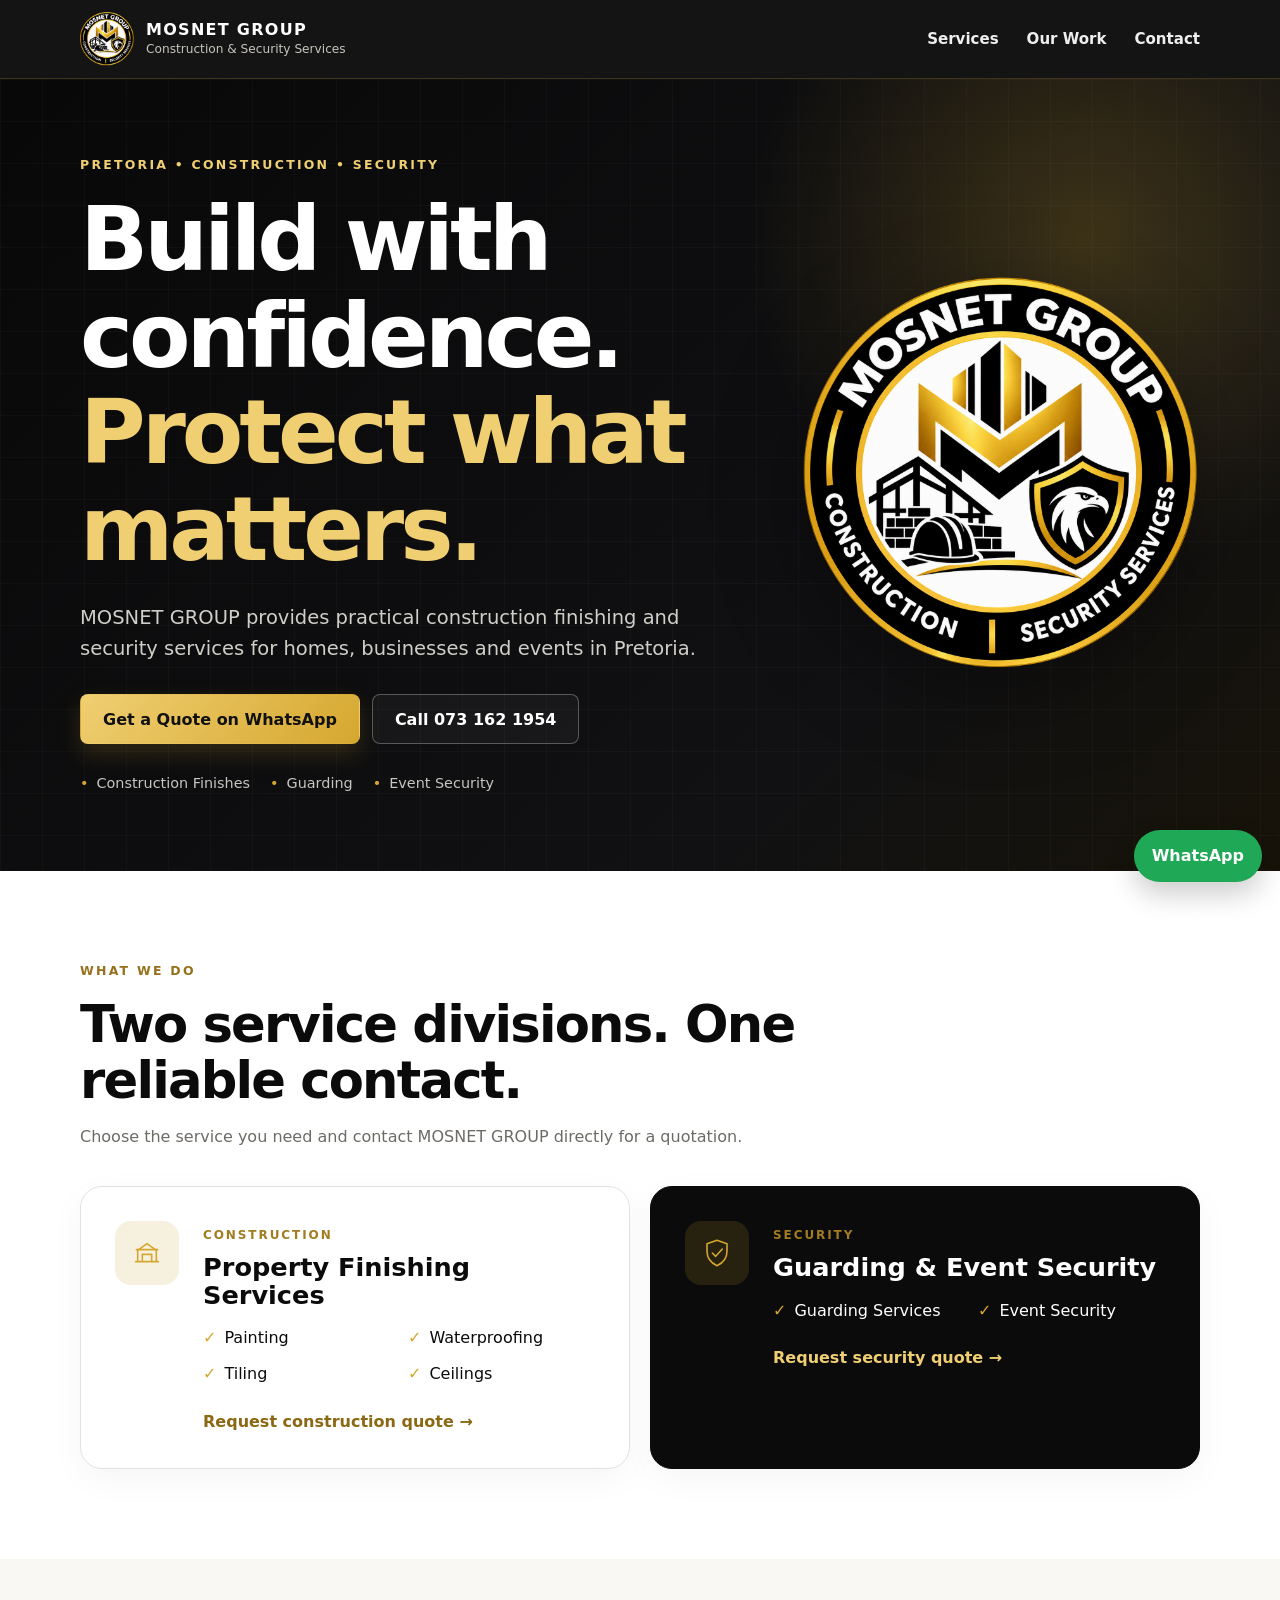
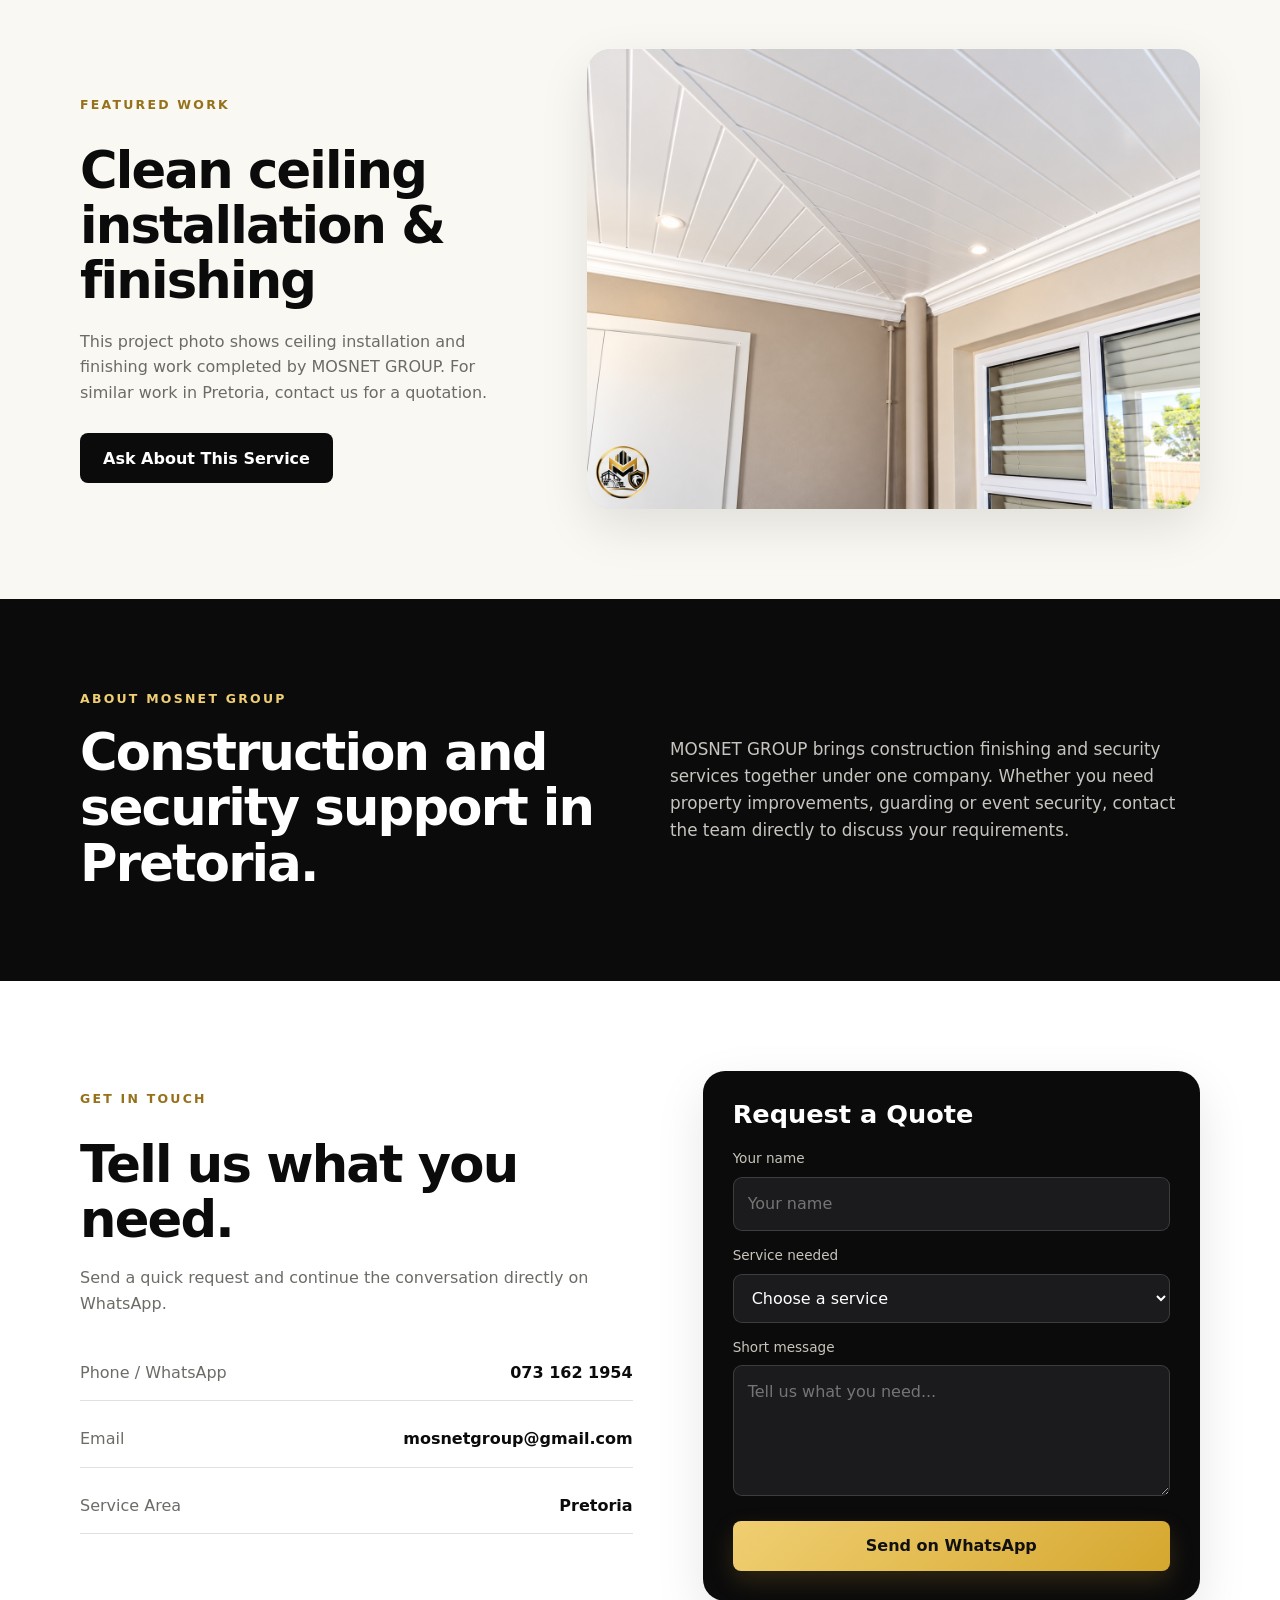
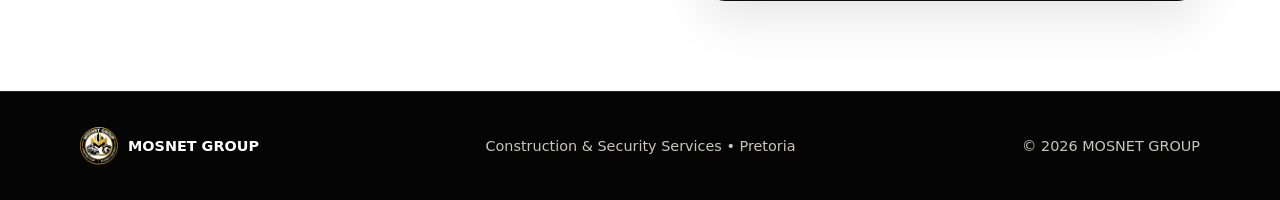
==== index.html @ 8eeec297 "Add files via upload" ====
<!DOCTYPE html>
<html lang="en">
<head>
  <meta charset="UTF-8" />
  <meta name="viewport" content="width=device-width, initial-scale=1.0" />
  <meta name="description" content="MOSNET GROUP provides painting, waterproofing, tiling, ceilings, guarding and event security services in Pretoria." />
  <meta name="theme-color" content="#0a0a0a" />
  <title>MOSNET GROUP | Construction & Security Services Pretoria</title>
  <link rel="stylesheet" href="styles.css" />
</head>
<body>
  <header class="site-header">
    <div class="container nav-wrap">
      <a class="brand" href="#home" aria-label="MOSNET GROUP home">
        <img src="assets/mosnet-logo.png" alt="MOSNET GROUP logo" />
        <div>
          <strong>MOSNET GROUP</strong>
          <span>Construction & Security Services</span>
        </div>
      </a>

      <button class="nav-toggle" aria-label="Open menu" aria-expanded="false">☰</button>
      <nav class="nav" aria-label="Main navigation">
        <a href="#services">Services</a>
        <a href="#work">Our Work</a>
        <a href="#contact">Contact</a>
      </nav>
    </div>
  </header>

  <main>
    <section class="hero" id="home">
      <div class="container hero-grid">
        <div class="hero-copy">
          <p class="eyebrow">PRETORIA • CONSTRUCTION • SECURITY</p>
          <h1>Build with confidence.<br><span>Protect what matters.</span></h1>
          <p class="hero-text">MOSNET GROUP provides practical construction finishing and security services for homes, businesses and events in Pretoria.</p>
          <div class="hero-actions">
            <a class="btn btn-gold" href="https://wa.me/27731621954?text=Hi%20MOSNET%20GROUP%2C%20I%20would%20like%20a%20quote." target="_blank" rel="noopener">Get a Quote on WhatsApp</a>
            <a class="btn btn-ghost" href="tel:+27731621954">Call 073 162 1954</a>
          </div>
          <div class="quick-trust" aria-label="Service highlights">
            <span>Construction Finishes</span>
            <span>Guarding</span>
            <span>Event Security</span>
          </div>
        </div>

        <div class="hero-mark" aria-hidden="true">
          <img src="assets/mosnet-logo.png" alt="" />
        </div>
      </div>
    </section>

    <section class="section" id="services">
      <div class="container">
        <div class="section-heading">
          <p class="eyebrow dark">WHAT WE DO</p>
          <h2>Two service divisions. One reliable contact.</h2>
          <p>Choose the service you need and contact MOSNET GROUP directly for a quotation.</p>
        </div>

        <div class="service-grid">
          <article class="service-card">
            <div class="service-icon" aria-hidden="true">
              <svg viewBox="0 0 48 48"><path d="M7 37h34M10 37V20l14-10 14 10v17M17 37V26h14v11"/><path d="M8 19h32"/></svg>
            </div>
            <div>
              <span class="service-kicker">CONSTRUCTION</span>
              <h3>Property Finishing Services</h3>
              <ul>
                <li>Painting</li>
                <li>Waterproofing</li>
                <li>Tiling</li>
                <li>Ceilings</li>
              </ul>
              <a class="text-link" href="https://wa.me/27731621954?text=Hi%20MOSNET%20GROUP%2C%20I%20need%20a%20construction%20quote." target="_blank" rel="noopener">Request construction quote →</a>
            </div>
          </article>

          <article class="service-card dark-card">
            <div class="service-icon" aria-hidden="true">
              <svg viewBox="0 0 48 48"><path d="M24 5 39 10v11c0 10-6 18-15 22C15 39 9 31 9 21V10L24 5Z"/><path d="m17 24 5 5 10-11"/></svg>
            </div>
            <div>
              <span class="service-kicker">SECURITY</span>
              <h3>Guarding & Event Security</h3>
              <ul>
                <li>Guarding Services</li>
                <li>Event Security</li>
              </ul>
              <a class="text-link" href="https://wa.me/27731621954?text=Hi%20MOSNET%20GROUP%2C%20I%20need%20a%20security%20quote." target="_blank" rel="noopener">Request security quote →</a>
            </div>
          </article>
        </div>
      </div>
    </section>

    <section class="section project-section" id="work">
      <div class="container project-grid">
        <div class="project-copy">
          <p class="eyebrow dark">FEATURED WORK</p>
          <h2>Clean ceiling installation & finishing</h2>
          <p>This project photo shows ceiling installation and finishing work completed by MOSNET GROUP. For similar work in Pretoria, contact us for a quotation.</p>
          <a class="btn btn-dark" href="https://wa.me/27731621954?text=Hi%20MOSNET%20GROUP%2C%20I%20saw%20your%20ceiling%20work%20and%20would%20like%20a%20quote." target="_blank" rel="noopener">Ask About This Service</a>
        </div>
        <figure class="project-image">
          <img src="assets/ceiling-project.jpg" alt="MOSNET GROUP ceiling installation project in progress" loading="lazy" />
        </figure>
      </div>
    </section>

    <section class="section about-strip">
      <div class="container about-grid">
        <div>
          <p class="eyebrow">ABOUT MOSNET GROUP</p>
          <h2>Construction and security support in Pretoria.</h2>
        </div>
        <p>MOSNET GROUP brings construction finishing and security services together under one company. Whether you need property improvements, guarding or event security, contact the team directly to discuss your requirements.</p>
      </div>
    </section>

    <section class="section contact-section" id="contact">
      <div class="container contact-grid">
        <div class="contact-copy">
          <p class="eyebrow dark">GET IN TOUCH</p>
          <h2>Tell us what you need.</h2>
          <p>Send a quick request and continue the conversation directly on WhatsApp.</p>

          <div class="contact-list">
            <a href="tel:+27731621954"><span>Phone / WhatsApp</span><strong>073 162 1954</strong></a>
            <a href="mailto:mosnetgroup@gmail.com"><span>Email</span><strong>mosnetgroup@gmail.com</strong></a>
            <div><span>Service Area</span><strong>Pretoria</strong></div>
          </div>
        </div>

        <form class="quote-card" id="quoteForm">
          <h3>Request a Quote</h3>
          <label for="name">Your name</label>
          <input id="name" name="name" type="text" placeholder="Your name" required />

          <label for="service">Service needed</label>
          <select id="service" name="service" required>
            <option value="">Choose a service</option>
            <option>Painting</option>
            <option>Waterproofing</option>
            <option>Tiling</option>
            <option>Ceilings</option>
            <option>Guarding</option>
            <option>Event Security</option>
          </select>

          <label for="message">Short message</label>
          <textarea id="message" name="message" rows="4" placeholder="Tell us what you need..."></textarea>

          <button class="btn btn-gold full" type="submit">Send on WhatsApp</button>
        </form>
      </div>
    </section>
  </main>

  <a class="floating-wa" href="https://wa.me/27731621954?text=Hi%20MOSNET%20GROUP%2C%20I%20would%20like%20a%20quote." target="_blank" rel="noopener" aria-label="Chat with MOSNET GROUP on WhatsApp">WhatsApp</a>

  <footer>
    <div class="container footer-wrap">
      <div class="footer-brand">
        <img src="assets/mosnet-logo.png" alt="MOSNET GROUP" />
        <span>MOSNET GROUP</span>
      </div>
      <p>Construction & Security Services • Pretoria</p>
      <p>© <span id="year"></span> MOSNET GROUP</p>
    </div>
  </footer>

  <script src="script.js"></script>
</body>
</html>
---- styles.css ----
:root {
  --black: #0b0b0c;
  --black-2: #141416;
  --gold: #d5a72f;
  --gold-2: #f0cf72;
  --cream: #faf8f2;
  --white: #ffffff;
  --muted: #6d6b66;
  --line: rgba(11,11,12,.12);
  --shadow: 0 18px 50px rgba(0,0,0,.10);
}

* { box-sizing: border-box; }
html { scroll-behavior: smooth; }
body {
  margin: 0;
  font-family: Inter, ui-sans-serif, system-ui, -apple-system, BlinkMacSystemFont, "Segoe UI", sans-serif;
  color: var(--black);
  background: var(--white);
  line-height: 1.6;
}
img { max-width: 100%; display: block; }
a { color: inherit; text-decoration: none; }
button, input, select, textarea { font: inherit; }
.container { width: min(1120px, calc(100% - 40px)); margin: 0 auto; }

.site-header {
  position: sticky;
  top: 0;
  z-index: 30;
  background: rgba(11,11,12,.96);
  backdrop-filter: blur(14px);
  border-bottom: 1px solid rgba(213,167,47,.22);
}
.nav-wrap { min-height: 78px; display: flex; align-items: center; justify-content: space-between; gap: 24px; }
.brand { display: flex; align-items: center; gap: 12px; color: white; min-width: 0; }
.brand img { width: 54px; height: 54px; object-fit: contain; }
.brand div { display: grid; line-height: 1.15; }
.brand strong { font-size: 1rem; letter-spacing: .08em; }
.brand span { color: #c8c5bd; font-size: .76rem; margin-top: 4px; }
.nav { display: flex; gap: 28px; align-items: center; }
.nav a { color: #eee; font-size: .94rem; font-weight: 700; }
.nav a:hover { color: var(--gold-2); }
.nav-toggle { display: none; background: transparent; border: 0; color: white; font-size: 1.6rem; }

.hero {
  background:
    radial-gradient(circle at 85% 20%, rgba(213,167,47,.23), transparent 27%),
    linear-gradient(135deg, #080809 0%, #111113 72%, #171309 100%);
  color: white;
  overflow: hidden;
  position: relative;
}
.hero::after {
  content: "";
  position: absolute;
  inset: 0;
  background-image: linear-gradient(rgba(255,255,255,.025) 1px, transparent 1px), linear-gradient(90deg, rgba(255,255,255,.025) 1px, transparent 1px);
  background-size: 42px 42px;
  pointer-events: none;
}
.hero-grid { position: relative; z-index: 1; min-height: 690px; display: grid; grid-template-columns: 1.25fr .75fr; align-items: center; gap: 60px; padding: 76px 0; }
.eyebrow { color: var(--gold-2); letter-spacing: .18em; font-weight: 800; font-size: .78rem; margin: 0 0 16px; }
.eyebrow.dark { color: #96711b; }
h1, h2, h3 { margin: 0; line-height: 1.08; }
h1 { font-size: clamp(3rem, 7vw, 6rem); max-width: 820px; letter-spacing: -.045em; }
h1 span { color: var(--gold-2); }
.hero-text { color: #d0cec8; max-width: 690px; font-size: clamp(1rem, 2vw, 1.22rem); margin: 24px 0 30px; }
.hero-actions { display: flex; flex-wrap: wrap; gap: 12px; }
.btn { display: inline-flex; align-items: center; justify-content: center; min-height: 50px; padding: 0 22px; border-radius: 8px; font-weight: 800; border: 1px solid transparent; cursor: pointer; transition: .2s ease; }
.btn:hover { transform: translateY(-2px); }
.btn-gold { background: linear-gradient(135deg, var(--gold-2), var(--gold)); color: #111; box-shadow: 0 10px 25px rgba(213,167,47,.18); }
.btn-ghost { color: white; border-color: rgba(255,255,255,.28); background: rgba(255,255,255,.04); }
.btn-dark { background: var(--black); color: white; }
.btn.full { width: 100%; border: 0; }
.quick-trust { display: flex; flex-wrap: wrap; gap: 20px; margin-top: 28px; color: #c7c5bf; font-size: .9rem; }
.quick-trust span::before { content: "•"; color: var(--gold); margin-right: 8px; }
.hero-mark { display: grid; place-items: center; }
.hero-mark img { width: min(410px, 100%); filter: drop-shadow(0 25px 45px rgba(0,0,0,.35)); }

.section { padding: 90px 0; }
.section-heading { max-width: 720px; margin-bottom: 36px; }
.section-heading h2, .project-copy h2, .contact-copy h2, .about-grid h2 { font-size: clamp(2rem, 4vw, 3.4rem); letter-spacing: -.035em; }
.section-heading p, .project-copy p, .contact-copy p, .about-grid > p { color: var(--muted); }

.service-grid { display: grid; grid-template-columns: 1fr 1fr; gap: 20px; }
.service-card { border: 1px solid var(--line); border-radius: 22px; padding: 34px; display: grid; grid-template-columns: 64px 1fr; gap: 24px; box-shadow: 0 10px 35px rgba(0,0,0,.04); }
.service-card.dark-card { background: var(--black); color: white; border-color: var(--black); }
.service-icon { width: 64px; height: 64px; display: grid; place-items: center; border-radius: 16px; background: #f6f0df; }
.dark-card .service-icon { background: rgba(213,167,47,.14); }
.service-icon svg { width: 32px; height: 32px; fill: none; stroke: var(--gold); stroke-width: 2.4; stroke-linecap: round; stroke-linejoin: round; }
.service-kicker { color: #a17c20; font-size: .75rem; font-weight: 900; letter-spacing: .16em; }
.service-card h3 { font-size: 1.6rem; margin: 8px 0 16px; }
.service-card ul { list-style: none; padding: 0; margin: 0 0 22px; display: grid; grid-template-columns: 1fr 1fr; gap: 10px 18px; }
.service-card li::before { content: "✓"; color: var(--gold); margin-right: 8px; font-weight: 900; }
.text-link { font-weight: 900; color: #8b6813; }
.dark-card .text-link { color: var(--gold-2); }

.project-section { background: var(--cream); }
.project-grid { display: grid; grid-template-columns: .85fr 1.15fr; align-items: center; gap: 54px; }
.project-copy p { margin: 20px 0 28px; }
.project-image { margin: 0; border-radius: 24px; overflow: hidden; box-shadow: var(--shadow); background: #ddd; aspect-ratio: 4/3; }
.project-image img { width: 100%; height: 100%; object-fit: cover; }

.about-strip { background: var(--black); color: white; }
.about-grid { display: grid; grid-template-columns: 1fr 1fr; align-items: center; gap: 60px; }
.about-grid > p { color: #c8c5bf; font-size: 1.05rem; }

.contact-section { background: #fff; }
.contact-grid { display: grid; grid-template-columns: 1fr .9fr; gap: 70px; align-items: start; }
.contact-copy > p { margin: 18px 0 28px; }
.contact-list { display: grid; gap: 10px; }
.contact-list a, .contact-list > div { display: flex; justify-content: space-between; gap: 24px; padding: 15px 0; border-bottom: 1px solid var(--line); }
.contact-list span { color: var(--muted); }
.contact-list strong { text-align: right; }
.quote-card { background: var(--black); color: white; border-radius: 22px; padding: 30px; box-shadow: var(--shadow); }
.quote-card h3 { font-size: 1.6rem; margin-bottom: 20px; }
.quote-card label { display: block; font-size: .85rem; color: #c9c5bb; margin: 14px 0 7px; }
.quote-card input, .quote-card select, .quote-card textarea { width: 100%; border: 1px solid rgba(255,255,255,.15); background: #1b1b1d; color: white; border-radius: 9px; padding: 13px 14px; outline: none; }
.quote-card input:focus, .quote-card select:focus, .quote-card textarea:focus { border-color: var(--gold); }
.quote-card textarea { resize: vertical; min-height: 100px; }
.quote-card .btn { margin-top: 18px; }

.floating-wa { position: fixed; right: 18px; bottom: 18px; z-index: 40; background: #1fa855; color: white; font-weight: 900; padding: 13px 18px; border-radius: 999px; box-shadow: 0 12px 28px rgba(0,0,0,.2); }
footer { background: #050506; color: #c9c6bf; padding: 28px 0; border-top: 1px solid rgba(213,167,47,.2); }
.footer-wrap { display: flex; align-items: center; justify-content: space-between; gap: 20px; font-size: .9rem; }
.footer-brand { display: flex; align-items: center; gap: 10px; color: white; font-weight: 900; }
.footer-brand img { width: 38px; height: 38px; object-fit: contain; }

@media (max-width: 860px) {
  .nav-toggle { display: block; }
  .nav { display: none; position: absolute; top: 78px; right: 20px; left: 20px; background: #121214; padding: 18px; border-radius: 12px; box-shadow: var(--shadow); flex-direction: column; align-items: stretch; }
  .nav.open { display: flex; }
  .hero-grid, .project-grid, .about-grid, .contact-grid { grid-template-columns: 1fr; }
  .hero-grid { min-height: auto; padding: 64px 0; gap: 38px; }
  .hero-mark img { width: min(300px, 74vw); }
  .service-grid { grid-template-columns: 1fr; }
  .about-grid { gap: 24px; }
}

@media (max-width: 620px) {
  .container { width: min(100% - 28px, 1120px); }
  .brand span { display: none; }
  .brand img { width: 48px; height: 48px; }
  .nav-wrap { min-height: 70px; }
  .nav { top: 70px; }
  .hero-grid { padding: 54px 0; }
  h1 { font-size: clamp(2.65rem, 14vw, 4.2rem); }
  .hero-actions { flex-direction: column; align-items: stretch; }
  .btn { width: 100%; }
  .section { padding: 68px 0; }
  .service-card { grid-template-columns: 1fr; padding: 26px; }
  .service-card ul { grid-template-columns: 1fr; }
  .project-grid, .contact-grid { gap: 34px; }
  .contact-list a, .contact-list > div { flex-direction: column; gap: 3px; }
  .contact-list strong { text-align: left; }
  .footer-wrap { flex-direction: column; align-items: flex-start; }
  .floating-wa { left: 14px; right: 14px; bottom: 14px; text-align: center; }
}
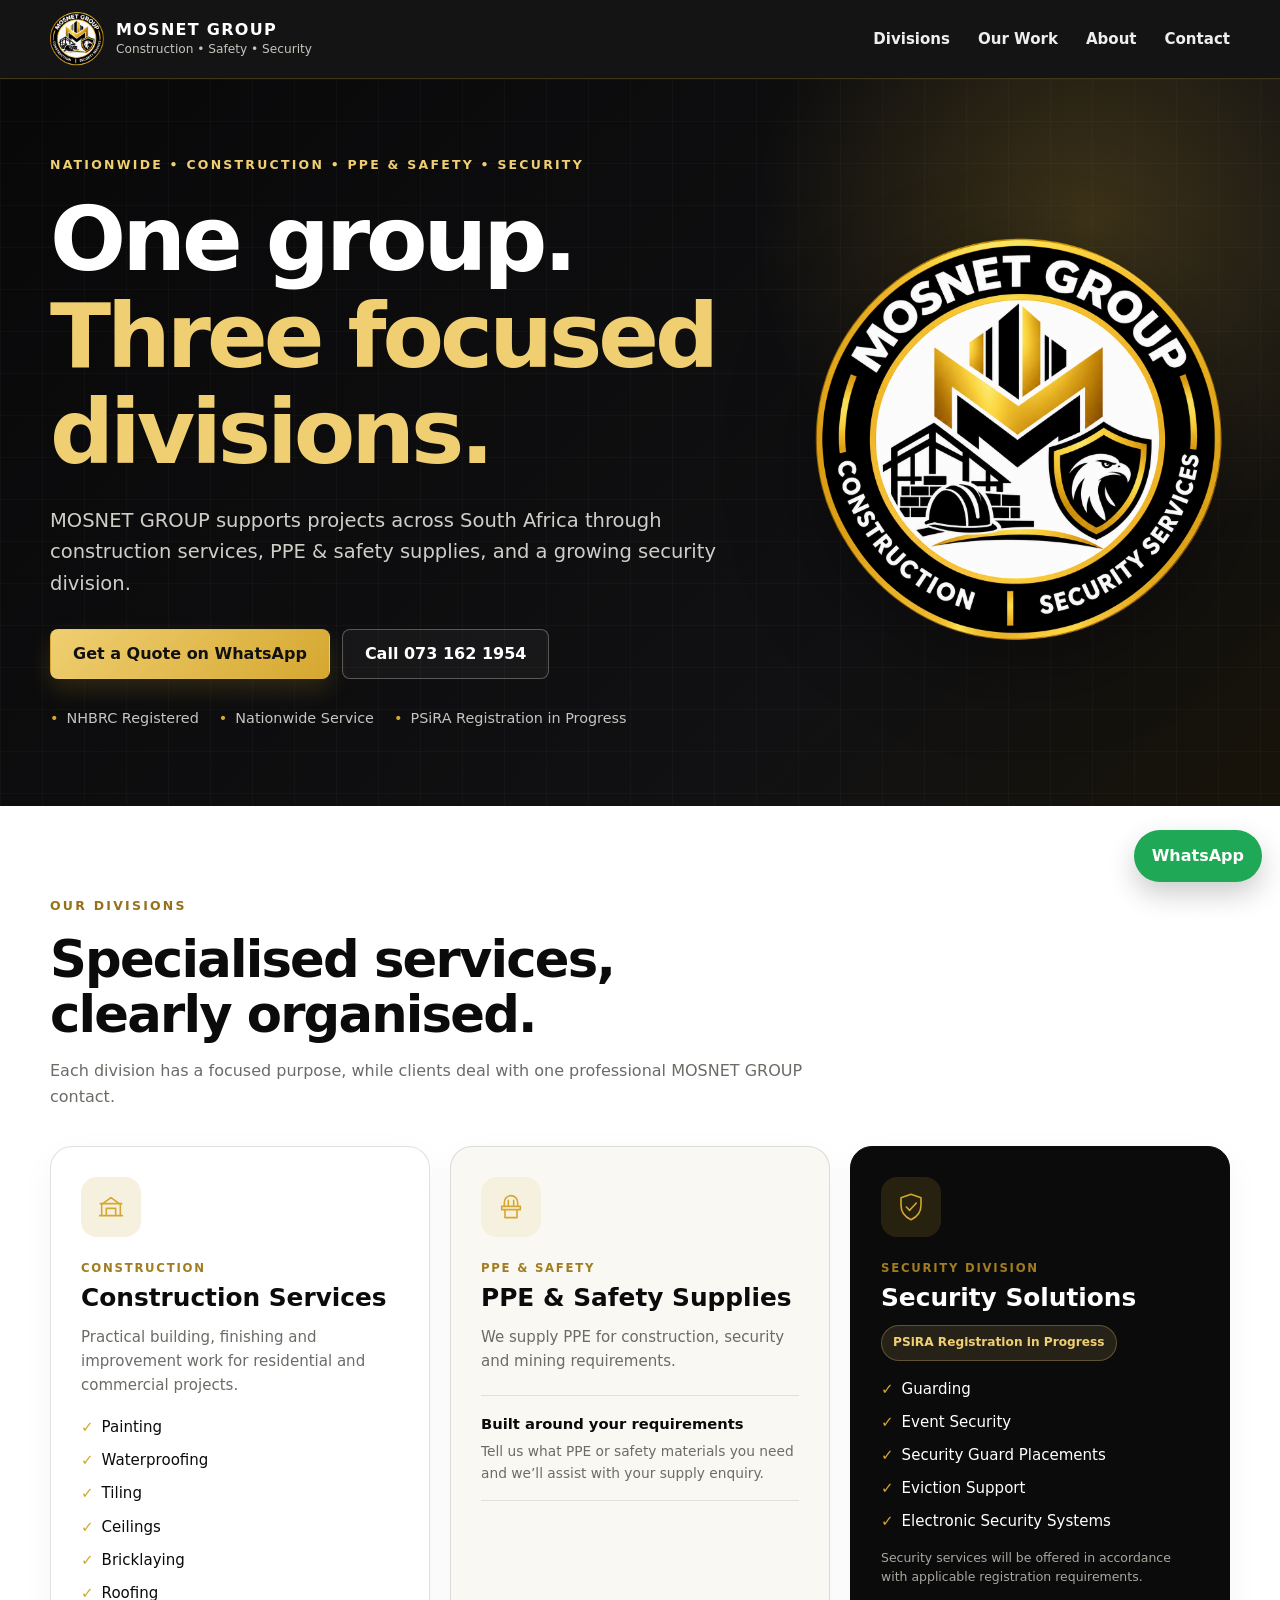
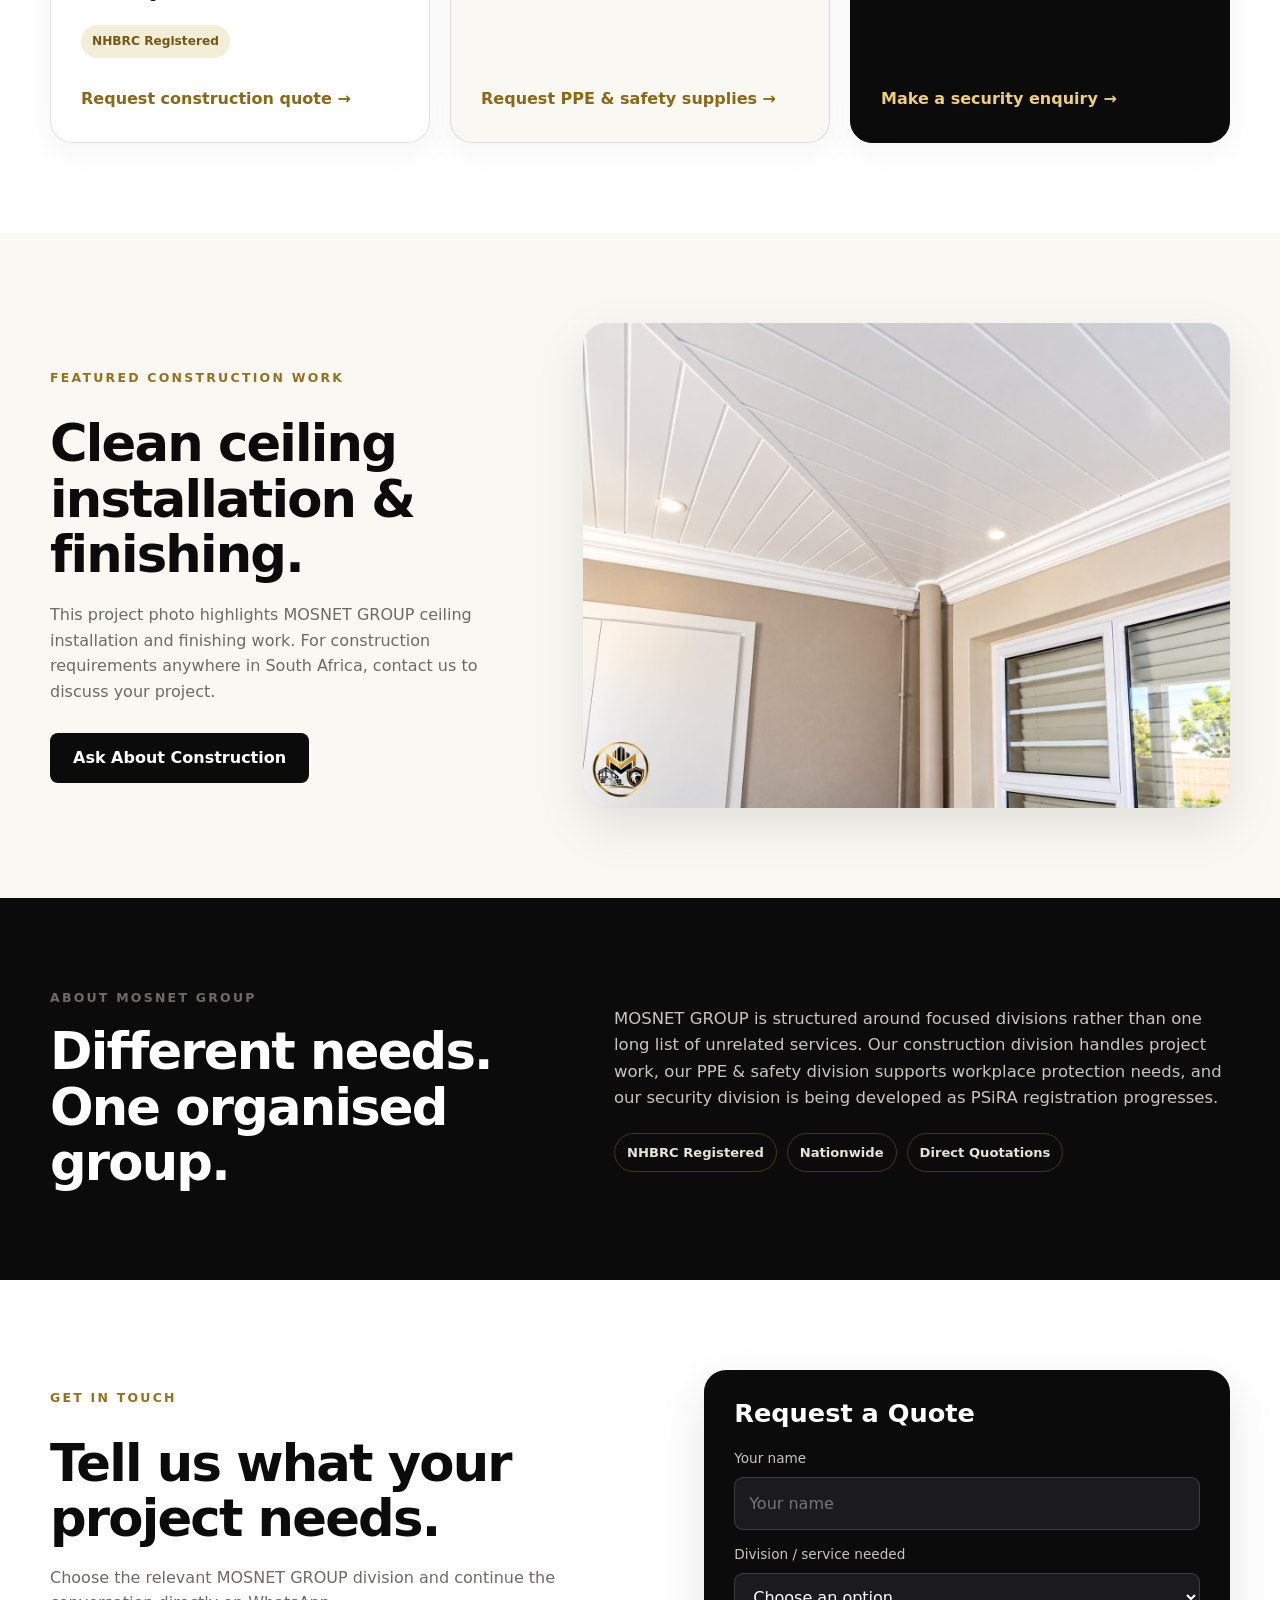
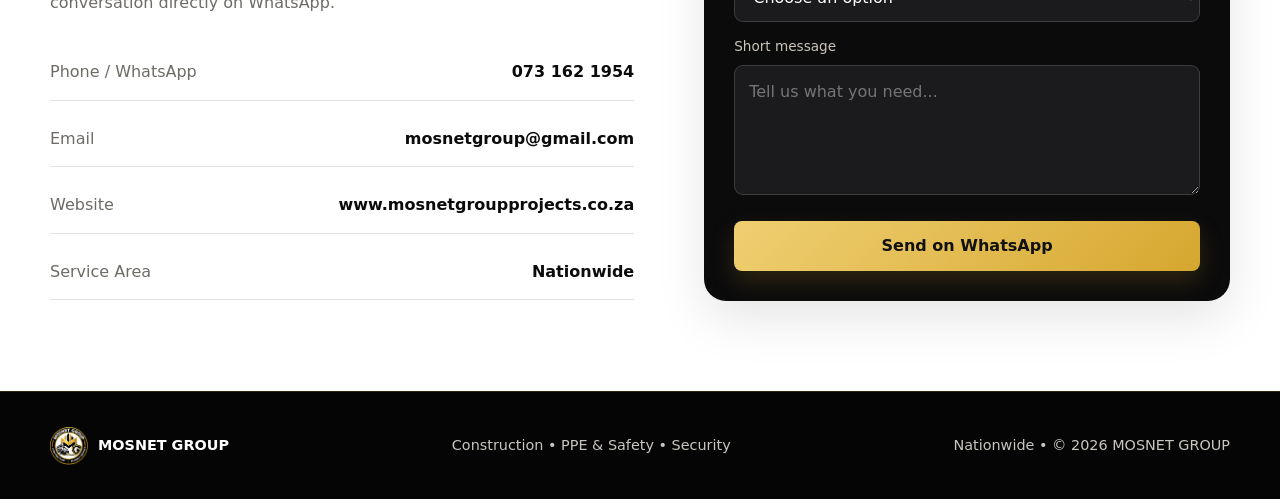
==== commit 77cb1f07: "Add files via upload" ====
--- a/index.html
+++ b/index.html
@@ -3,10 +3,23 @@
 <head>
   <meta charset="UTF-8" />
   <meta name="viewport" content="width=device-width, initial-scale=1.0" />
-  <meta name="description" content="MOSNET GROUP provides painting, waterproofing, tiling, ceilings, guarding and event security services in Pretoria." />
+  <meta name="description" content="MOSNET GROUP provides construction services and PPE & safety supplies nationwide in South Africa, with a security division currently completing PSiRA registration." />
   <meta name="theme-color" content="#0a0a0a" />
-  <title>MOSNET GROUP | Construction & Security Services Pretoria</title>
+  <meta name="robots" content="index, follow" />
+  <title>MOSNET GROUP | Construction, PPE & Safety Supplies</title>
   <link rel="stylesheet" href="styles.css" />
+  <script type="application/ld+json">
+  {
+    "@context": "https://schema.org",
+    "@type": "Organization",
+    "name": "MOSNET GROUP",
+    "url": "https://www.mosnetgroupprojects.co.za/",
+    "email": "mosnetgroup@gmail.com",
+    "telephone": "+27 73 162 1954",
+    "areaServed": "South Africa",
+    "description": "MOSNET GROUP provides construction services and PPE and safety supplies nationwide in South Africa."
+  }
+  </script>
 </head>
 <body>
   <header class="site-header">
@@ -15,14 +28,15 @@
         <img src="assets/mosnet-logo.png" alt="MOSNET GROUP logo" />
         <div>
           <strong>MOSNET GROUP</strong>
-          <span>Construction & Security Services</span>
+          <span>Construction • Safety • Security</span>
         </div>
       </a>
 
       <button class="nav-toggle" aria-label="Open menu" aria-expanded="false">☰</button>
       <nav class="nav" aria-label="Main navigation">
-        <a href="#services">Services</a>
+        <a href="#services">Divisions</a>
         <a href="#work">Our Work</a>
+        <a href="#about">About</a>
         <a href="#contact">Contact</a>
       </nav>
     </div>
@@ -32,17 +46,17 @@
     <section class="hero" id="home">
       <div class="container hero-grid">
         <div class="hero-copy">
-          <p class="eyebrow">PRETORIA • CONSTRUCTION • SECURITY</p>
-          <h1>Build with confidence.<br><span>Protect what matters.</span></h1>
-          <p class="hero-text">MOSNET GROUP provides practical construction finishing and security services for homes, businesses and events in Pretoria.</p>
+          <p class="eyebrow">NATIONWIDE • CONSTRUCTION • PPE & SAFETY • SECURITY</p>
+          <h1>One group.<br><span>Three focused divisions.</span></h1>
+          <p class="hero-text">MOSNET GROUP supports projects across South Africa through construction services, PPE & safety supplies, and a growing security division.</p>
           <div class="hero-actions">
             <a class="btn btn-gold" href="https://wa.me/27731621954?text=Hi%20MOSNET%20GROUP%2C%20I%20would%20like%20a%20quote." target="_blank" rel="noopener">Get a Quote on WhatsApp</a>
             <a class="btn btn-ghost" href="tel:+27731621954">Call 073 162 1954</a>
           </div>
-          <div class="quick-trust" aria-label="Service highlights">
-            <span>Construction Finishes</span>
-            <span>Guarding</span>
-            <span>Event Security</span>
+          <div class="quick-trust" aria-label="Business highlights">
+            <span>NHBRC Registered</span>
+            <span>Nationwide Service</span>
+            <span>PSiRA Registration in Progress</span>
           </div>
         </div>
 
@@ -55,26 +69,46 @@
     <section class="section" id="services">
       <div class="container">
         <div class="section-heading">
-          <p class="eyebrow dark">WHAT WE DO</p>
-          <h2>Two service divisions. One reliable contact.</h2>
-          <p>Choose the service you need and contact MOSNET GROUP directly for a quotation.</p>
-        </div>
-
-        <div class="service-grid">
+          <p class="eyebrow dark">OUR DIVISIONS</p>
+          <h2>Specialised services, clearly organised.</h2>
+          <p>Each division has a focused purpose, while clients deal with one professional MOSNET GROUP contact.</p>
+        </div>
+
+        <div class="service-grid three-columns">
           <article class="service-card">
             <div class="service-icon" aria-hidden="true">
               <svg viewBox="0 0 48 48"><path d="M7 37h34M10 37V20l14-10 14 10v17M17 37V26h14v11"/><path d="M8 19h32"/></svg>
             </div>
             <div>
               <span class="service-kicker">CONSTRUCTION</span>
-              <h3>Property Finishing Services</h3>
+              <h3>Construction Services</h3>
+              <p class="service-summary">Practical building, finishing and improvement work for residential and commercial projects.</p>
               <ul>
                 <li>Painting</li>
                 <li>Waterproofing</li>
                 <li>Tiling</li>
                 <li>Ceilings</li>
+                <li>Bricklaying</li>
+                <li>Roofing</li>
               </ul>
+              <div class="status-line">NHBRC Registered</div>
               <a class="text-link" href="https://wa.me/27731621954?text=Hi%20MOSNET%20GROUP%2C%20I%20need%20a%20construction%20quote." target="_blank" rel="noopener">Request construction quote →</a>
+            </div>
+          </article>
+
+          <article class="service-card safety-card">
+            <div class="service-icon" aria-hidden="true">
+              <svg viewBox="0 0 48 48"><path d="M14 22v-5a10 10 0 0 1 20 0v5"/><path d="M10 23h28v5H10zM15 28v12h18V28"/><path d="M20 14v8M28 14v8"/></svg>
+            </div>
+            <div>
+              <span class="service-kicker">PPE & SAFETY</span>
+              <h3>PPE & Safety Supplies</h3>
+              <p class="service-summary">We supply PPE for construction, security and mining requirements.</p>
+              <div class="supply-note">
+                <strong>Built around your requirements</strong>
+                <span>Tell us what PPE or safety materials you need and we’ll assist with your supply enquiry.</span>
+              </div>
+              <a class="text-link" href="https://wa.me/27731621954?text=Hi%20MOSNET%20GROUP%2C%20I%20need%20PPE%20or%20safety%20supplies." target="_blank" rel="noopener">Request PPE & safety supplies →</a>
             </div>
           </article>
 
@@ -83,13 +117,18 @@
               <svg viewBox="0 0 48 48"><path d="M24 5 39 10v11c0 10-6 18-15 22C15 39 9 31 9 21V10L24 5Z"/><path d="m17 24 5 5 10-11"/></svg>
             </div>
             <div>
-              <span class="service-kicker">SECURITY</span>
-              <h3>Guarding & Event Security</h3>
+              <span class="service-kicker">SECURITY DIVISION</span>
+              <h3>Security Solutions</h3>
+              <div class="registration-badge">PSiRA Registration in Progress</div>
               <ul>
-                <li>Guarding Services</li>
+                <li>Guarding</li>
                 <li>Event Security</li>
+                <li>Security Guard Placements</li>
+                <li>Eviction Support</li>
+                <li>Electronic Security Systems</li>
               </ul>
-              <a class="text-link" href="https://wa.me/27731621954?text=Hi%20MOSNET%20GROUP%2C%20I%20need%20a%20security%20quote." target="_blank" rel="noopener">Request security quote →</a>
+              <p class="compliance-note">Security services will be offered in accordance with applicable registration requirements.</p>
+              <a class="text-link" href="https://wa.me/27731621954?text=Hi%20MOSNET%20GROUP%2C%20I%20have%20a%20security%20services%20enquiry." target="_blank" rel="noopener">Make a security enquiry →</a>
             </div>
           </article>
         </div>
@@ -99,10 +138,10 @@
     <section class="section project-section" id="work">
       <div class="container project-grid">
         <div class="project-copy">
-          <p class="eyebrow dark">FEATURED WORK</p>
-          <h2>Clean ceiling installation & finishing</h2>
-          <p>This project photo shows ceiling installation and finishing work completed by MOSNET GROUP. For similar work in Pretoria, contact us for a quotation.</p>
-          <a class="btn btn-dark" href="https://wa.me/27731621954?text=Hi%20MOSNET%20GROUP%2C%20I%20saw%20your%20ceiling%20work%20and%20would%20like%20a%20quote." target="_blank" rel="noopener">Ask About This Service</a>
+          <p class="eyebrow dark">FEATURED CONSTRUCTION WORK</p>
+          <h2>Clean ceiling installation & finishing.</h2>
+          <p>This project photo highlights MOSNET GROUP ceiling installation and finishing work. For construction requirements anywhere in South Africa, contact us to discuss your project.</p>
+          <a class="btn btn-dark" href="https://wa.me/27731621954?text=Hi%20MOSNET%20GROUP%2C%20I%20saw%20your%20ceiling%20work%20and%20would%20like%20a%20quote." target="_blank" rel="noopener">Ask About Construction</a>
         </div>
         <figure class="project-image">
           <img src="assets/ceiling-project.jpg" alt="MOSNET GROUP ceiling installation project in progress" loading="lazy" />
@@ -110,13 +149,20 @@
       </div>
     </section>
 
-    <section class="section about-strip">
+    <section class="section about-strip" id="about">
       <div class="container about-grid">
         <div>
           <p class="eyebrow">ABOUT MOSNET GROUP</p>
-          <h2>Construction and security support in Pretoria.</h2>
-        </div>
-        <p>MOSNET GROUP brings construction finishing and security services together under one company. Whether you need property improvements, guarding or event security, contact the team directly to discuss your requirements.</p>
+          <h2>Different needs. One organised group.</h2>
+        </div>
+        <div class="about-copy">
+          <p>MOSNET GROUP is structured around focused divisions rather than one long list of unrelated services. Our construction division handles project work, our PPE & safety division supports workplace protection needs, and our security division is being developed as PSiRA registration progresses.</p>
+          <div class="about-highlights">
+            <span>NHBRC Registered</span>
+            <span>Nationwide</span>
+            <span>Direct Quotations</span>
+          </div>
+        </div>
       </div>
     </section>
 
@@ -124,13 +170,14 @@
       <div class="container contact-grid">
         <div class="contact-copy">
           <p class="eyebrow dark">GET IN TOUCH</p>
-          <h2>Tell us what you need.</h2>
-          <p>Send a quick request and continue the conversation directly on WhatsApp.</p>
+          <h2>Tell us what your project needs.</h2>
+          <p>Choose the relevant MOSNET GROUP division and continue the conversation directly on WhatsApp.</p>
 
           <div class="contact-list">
             <a href="tel:+27731621954"><span>Phone / WhatsApp</span><strong>073 162 1954</strong></a>
             <a href="mailto:mosnetgroup@gmail.com"><span>Email</span><strong>mosnetgroup@gmail.com</strong></a>
-            <div><span>Service Area</span><strong>Pretoria</strong></div>
+            <div><span>Website</span><strong>www.mosnetgroupprojects.co.za</strong></div>
+            <div><span>Service Area</span><strong>Nationwide</strong></div>
           </div>
         </div>
 
@@ -139,15 +186,27 @@
           <label for="name">Your name</label>
           <input id="name" name="name" type="text" placeholder="Your name" required />
 
-          <label for="service">Service needed</label>
+          <label for="service">Division / service needed</label>
           <select id="service" name="service" required>
-            <option value="">Choose a service</option>
-            <option>Painting</option>
-            <option>Waterproofing</option>
-            <option>Tiling</option>
-            <option>Ceilings</option>
-            <option>Guarding</option>
-            <option>Event Security</option>
+            <option value="">Choose an option</option>
+            <optgroup label="Construction">
+              <option>Painting</option>
+              <option>Waterproofing</option>
+              <option>Tiling</option>
+              <option>Ceilings</option>
+              <option>Bricklaying</option>
+              <option>Roofing</option>
+            </optgroup>
+            <optgroup label="PPE & Safety Supplies">
+              <option>PPE & Safety Supplies</option>
+            </optgroup>
+            <optgroup label="Security Enquiries">
+              <option>Guarding</option>
+              <option>Event Security</option>
+              <option>Security Guard Placements</option>
+              <option>Eviction Support</option>
+              <option>Electronic Security Systems</option>
+            </optgroup>
           </select>
 
           <label for="message">Short message</label>
@@ -167,8 +226,8 @@
         <img src="assets/mosnet-logo.png" alt="MOSNET GROUP" />
         <span>MOSNET GROUP</span>
       </div>
-      <p>Construction & Security Services • Pretoria</p>
-      <p>© <span id="year"></span> MOSNET GROUP</p>
+      <p>Construction • PPE & Safety • Security</p>
+      <p>Nationwide • © <span id="year"></span> MOSNET GROUP</p>
     </div>
   </footer>
 
--- a/styles.css
+++ b/styles.css
@@ -22,7 +22,7 @@
 img { max-width: 100%; display: block; }
 a { color: inherit; text-decoration: none; }
 button, input, select, textarea { font: inherit; }
-.container { width: min(1120px, calc(100% - 40px)); margin: 0 auto; }
+.container { width: min(1180px, calc(100% - 40px)); margin: 0 auto; }
 
 .site-header {
   position: sticky;
@@ -63,9 +63,9 @@
 .eyebrow { color: var(--gold-2); letter-spacing: .18em; font-weight: 800; font-size: .78rem; margin: 0 0 16px; }
 .eyebrow.dark { color: #96711b; }
 h1, h2, h3 { margin: 0; line-height: 1.08; }
-h1 { font-size: clamp(3rem, 7vw, 6rem); max-width: 820px; letter-spacing: -.045em; }
+h1 { font-size: clamp(3rem, 7vw, 5.7rem); max-width: 860px; letter-spacing: -.045em; }
 h1 span { color: var(--gold-2); }
-.hero-text { color: #d0cec8; max-width: 690px; font-size: clamp(1rem, 2vw, 1.22rem); margin: 24px 0 30px; }
+.hero-text { color: #d0cec8; max-width: 720px; font-size: clamp(1rem, 2vw, 1.22rem); margin: 24px 0 30px; }
 .hero-actions { display: flex; flex-wrap: wrap; gap: 12px; }
 .btn { display: inline-flex; align-items: center; justify-content: center; min-height: 50px; padding: 0 22px; border-radius: 8px; font-weight: 800; border: 1px solid transparent; cursor: pointer; transition: .2s ease; }
 .btn:hover { transform: translateY(-2px); }
@@ -79,22 +79,35 @@
 .hero-mark img { width: min(410px, 100%); filter: drop-shadow(0 25px 45px rgba(0,0,0,.35)); }
 
 .section { padding: 90px 0; }
-.section-heading { max-width: 720px; margin-bottom: 36px; }
+.section-heading { max-width: 760px; margin-bottom: 36px; }
 .section-heading h2, .project-copy h2, .contact-copy h2, .about-grid h2 { font-size: clamp(2rem, 4vw, 3.4rem); letter-spacing: -.035em; }
-.section-heading p, .project-copy p, .contact-copy p, .about-grid > p { color: var(--muted); }
+.section-heading p, .project-copy p, .contact-copy p, .about-grid p { color: var(--muted); }
 
-.service-grid { display: grid; grid-template-columns: 1fr 1fr; gap: 20px; }
-.service-card { border: 1px solid var(--line); border-radius: 22px; padding: 34px; display: grid; grid-template-columns: 64px 1fr; gap: 24px; box-shadow: 0 10px 35px rgba(0,0,0,.04); }
+.service-grid { display: grid; grid-template-columns: 1fr 1fr; gap: 20px; align-items: stretch; }
+.service-grid.three-columns { grid-template-columns: repeat(3, minmax(0, 1fr)); }
+.service-card { border: 1px solid var(--line); border-radius: 22px; padding: 30px; display: flex; flex-direction: column; gap: 22px; box-shadow: 0 10px 35px rgba(0,0,0,.04); background: white; }
+.service-card > div:last-child { display: flex; flex-direction: column; flex: 1; }
 .service-card.dark-card { background: var(--black); color: white; border-color: var(--black); }
-.service-icon { width: 64px; height: 64px; display: grid; place-items: center; border-radius: 16px; background: #f6f0df; }
+.service-card.safety-card { background: var(--cream); }
+.service-icon { width: 60px; height: 60px; flex: 0 0 auto; display: grid; place-items: center; border-radius: 16px; background: #f6f0df; }
 .dark-card .service-icon { background: rgba(213,167,47,.14); }
 .service-icon svg { width: 32px; height: 32px; fill: none; stroke: var(--gold); stroke-width: 2.4; stroke-linecap: round; stroke-linejoin: round; }
-.service-kicker { color: #a17c20; font-size: .75rem; font-weight: 900; letter-spacing: .16em; }
-.service-card h3 { font-size: 1.6rem; margin: 8px 0 16px; }
-.service-card ul { list-style: none; padding: 0; margin: 0 0 22px; display: grid; grid-template-columns: 1fr 1fr; gap: 10px 18px; }
+.service-kicker { color: #a17c20; font-size: .73rem; font-weight: 900; letter-spacing: .15em; }
+.service-card h3 { font-size: 1.55rem; margin: 8px 0 13px; }
+.service-summary { color: var(--muted); font-size: .94rem; margin: 0 0 18px; }
+.dark-card .service-summary { color: #c8c5bf; }
+.service-card ul { list-style: none; padding: 0; margin: 0 0 20px; display: grid; grid-template-columns: 1fr; gap: 9px; }
+.service-card li { font-size: .94rem; }
 .service-card li::before { content: "✓"; color: var(--gold); margin-right: 8px; font-weight: 900; }
-.text-link { font-weight: 900; color: #8b6813; }
+.text-link { font-weight: 900; color: #8b6813; margin-top: auto; padding-top: 12px; }
 .dark-card .text-link { color: var(--gold-2); }
+.status-line, .registration-badge { display: inline-flex; align-self: flex-start; border-radius: 999px; padding: 7px 11px; font-weight: 850; font-size: .76rem; margin: 0 0 16px; }
+.status-line { background: #f4edd7; color: #765814; }
+.registration-badge { background: rgba(240,207,114,.12); color: var(--gold-2); border: 1px solid rgba(240,207,114,.28); }
+.compliance-note { color: #aaa79f; font-size: .78rem; line-height: 1.5; margin: -4px 0 10px; }
+.supply-note { border-top: 1px solid rgba(11,11,12,.1); border-bottom: 1px solid rgba(11,11,12,.1); padding: 16px 0; margin: 4px 0 18px; display: grid; gap: 4px; }
+.supply-note strong { font-size: .92rem; }
+.supply-note span { font-size: .86rem; color: var(--muted); }
 
 .project-section { background: var(--cream); }
 .project-grid { display: grid; grid-template-columns: .85fr 1.15fr; align-items: center; gap: 54px; }
@@ -103,8 +116,10 @@
 .project-image img { width: 100%; height: 100%; object-fit: cover; }
 
 .about-strip { background: var(--black); color: white; }
-.about-grid { display: grid; grid-template-columns: 1fr 1fr; align-items: center; gap: 60px; }
-.about-grid > p { color: #c8c5bf; font-size: 1.05rem; }
+.about-grid { display: grid; grid-template-columns: .9fr 1.1fr; align-items: center; gap: 60px; }
+.about-copy > p { color: #c8c5bf; font-size: 1.03rem; margin: 0; }
+.about-highlights { display: flex; flex-wrap: wrap; gap: 10px; margin-top: 22px; }
+.about-highlights span { border: 1px solid rgba(213,167,47,.28); color: #e8e3d8; border-radius: 999px; padding: 8px 12px; font-size: .82rem; font-weight: 750; }
 
 .contact-section { background: #fff; }
 .contact-grid { display: grid; grid-template-columns: 1fr .9fr; gap: 70px; align-items: start; }
@@ -112,11 +127,12 @@
 .contact-list { display: grid; gap: 10px; }
 .contact-list a, .contact-list > div { display: flex; justify-content: space-between; gap: 24px; padding: 15px 0; border-bottom: 1px solid var(--line); }
 .contact-list span { color: var(--muted); }
-.contact-list strong { text-align: right; }
+.contact-list strong { text-align: right; word-break: break-word; }
 .quote-card { background: var(--black); color: white; border-radius: 22px; padding: 30px; box-shadow: var(--shadow); }
 .quote-card h3 { font-size: 1.6rem; margin-bottom: 20px; }
 .quote-card label { display: block; font-size: .85rem; color: #c9c5bb; margin: 14px 0 7px; }
 .quote-card input, .quote-card select, .quote-card textarea { width: 100%; border: 1px solid rgba(255,255,255,.15); background: #1b1b1d; color: white; border-radius: 9px; padding: 13px 14px; outline: none; }
+.quote-card select option, .quote-card select optgroup { background: #1b1b1d; color: white; }
 .quote-card input:focus, .quote-card select:focus, .quote-card textarea:focus { border-color: var(--gold); }
 .quote-card textarea { resize: vertical; min-height: 100px; }
 .quote-card .btn { margin-top: 18px; }
@@ -127,6 +143,12 @@
 .footer-brand { display: flex; align-items: center; gap: 10px; color: white; font-weight: 900; }
 .footer-brand img { width: 38px; height: 38px; object-fit: contain; }
 
+@media (max-width: 1040px) {
+  .service-grid.three-columns { grid-template-columns: 1fr 1fr; }
+  .service-grid.three-columns .dark-card { grid-column: 1 / -1; }
+  .service-grid.three-columns .dark-card ul { grid-template-columns: 1fr 1fr; }
+}
+
 @media (max-width: 860px) {
   .nav-toggle { display: block; }
   .nav { display: none; position: absolute; top: 78px; right: 20px; left: 20px; background: #121214; padding: 18px; border-radius: 12px; box-shadow: var(--shadow); flex-direction: column; align-items: stretch; }
@@ -134,12 +156,14 @@
   .hero-grid, .project-grid, .about-grid, .contact-grid { grid-template-columns: 1fr; }
   .hero-grid { min-height: auto; padding: 64px 0; gap: 38px; }
   .hero-mark img { width: min(300px, 74vw); }
-  .service-grid { grid-template-columns: 1fr; }
+  .service-grid, .service-grid.three-columns { grid-template-columns: 1fr; }
+  .service-grid.three-columns .dark-card { grid-column: auto; }
+  .service-grid.three-columns .dark-card ul { grid-template-columns: 1fr; }
   .about-grid { gap: 24px; }
 }
 
 @media (max-width: 620px) {
-  .container { width: min(100% - 28px, 1120px); }
+  .container { width: min(100% - 28px, 1180px); }
   .brand span { display: none; }
   .brand img { width: 48px; height: 48px; }
   .nav-wrap { min-height: 70px; }
@@ -149,8 +173,7 @@
   .hero-actions { flex-direction: column; align-items: stretch; }
   .btn { width: 100%; }
   .section { padding: 68px 0; }
-  .service-card { grid-template-columns: 1fr; padding: 26px; }
-  .service-card ul { grid-template-columns: 1fr; }
+  .service-card { padding: 26px; }
   .project-grid, .contact-grid { gap: 34px; }
   .contact-list a, .contact-list > div { flex-direction: column; gap: 3px; }
   .contact-list strong { text-align: left; }
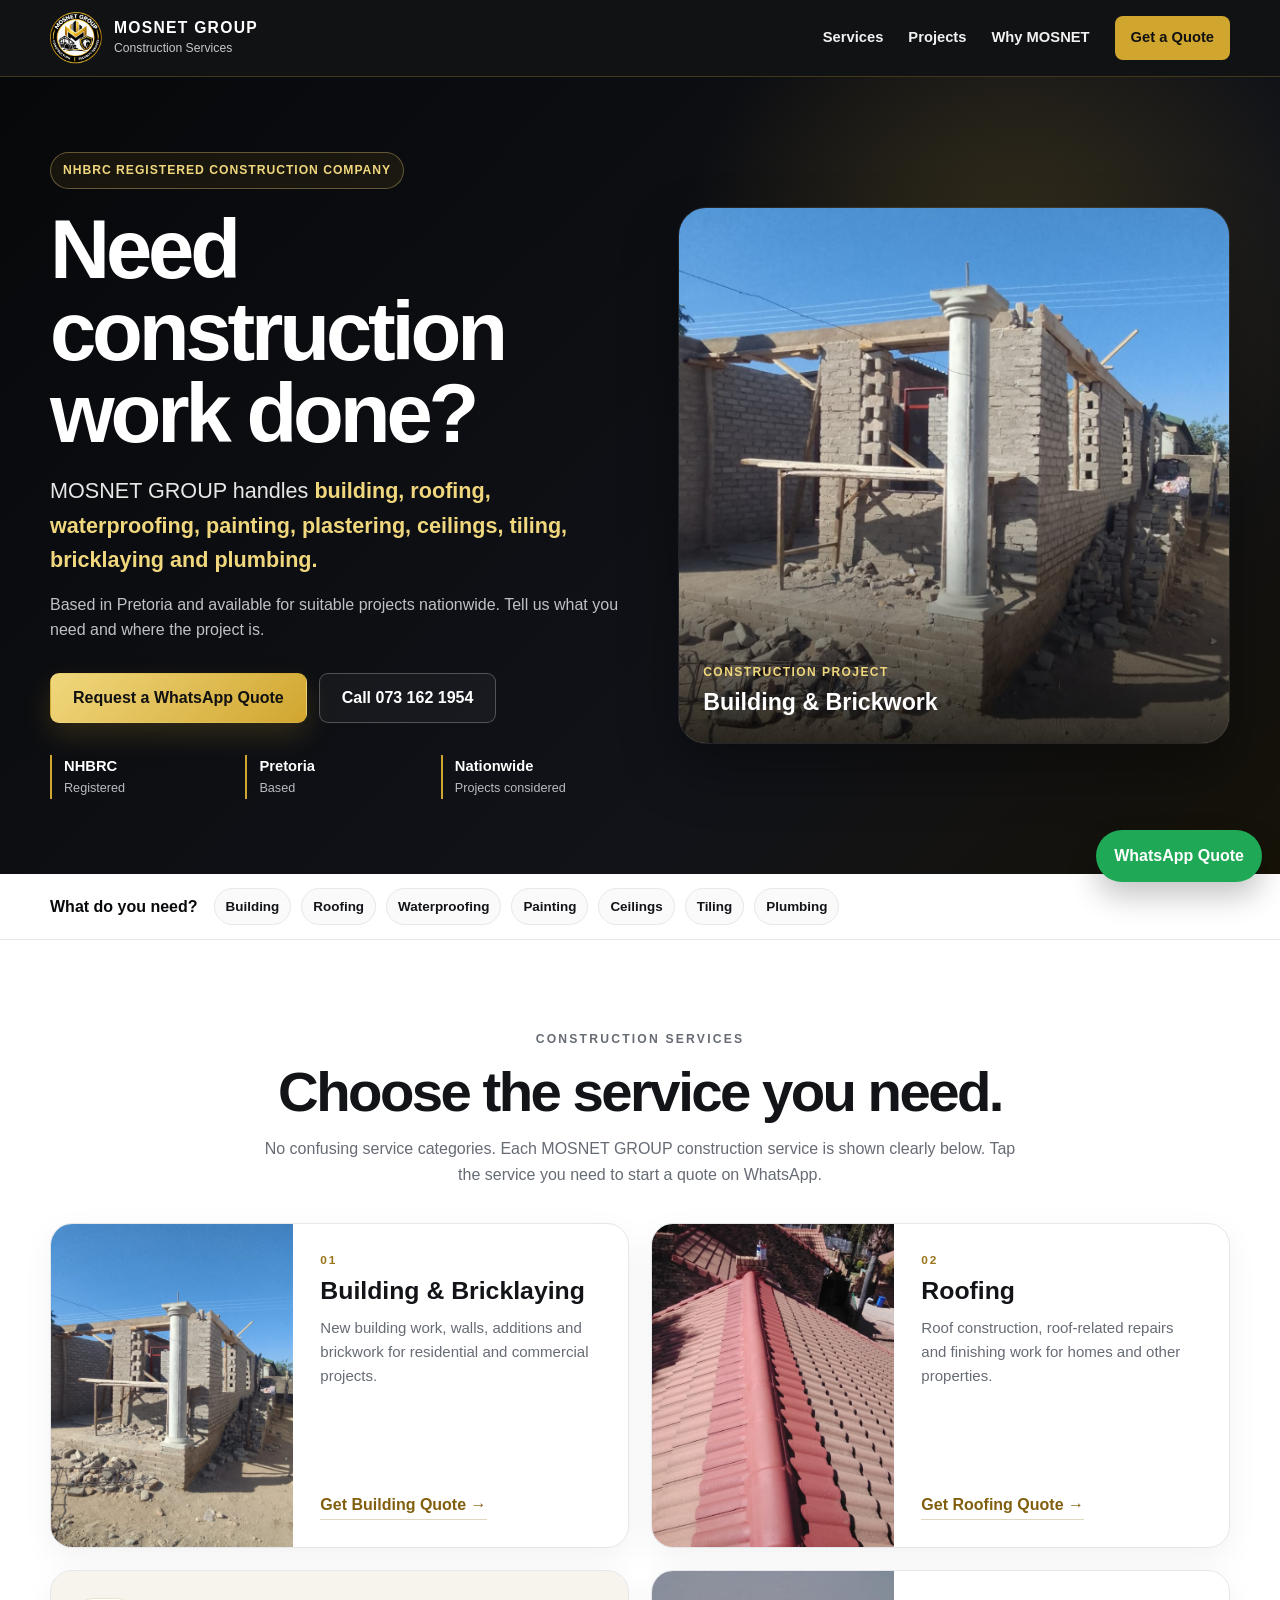
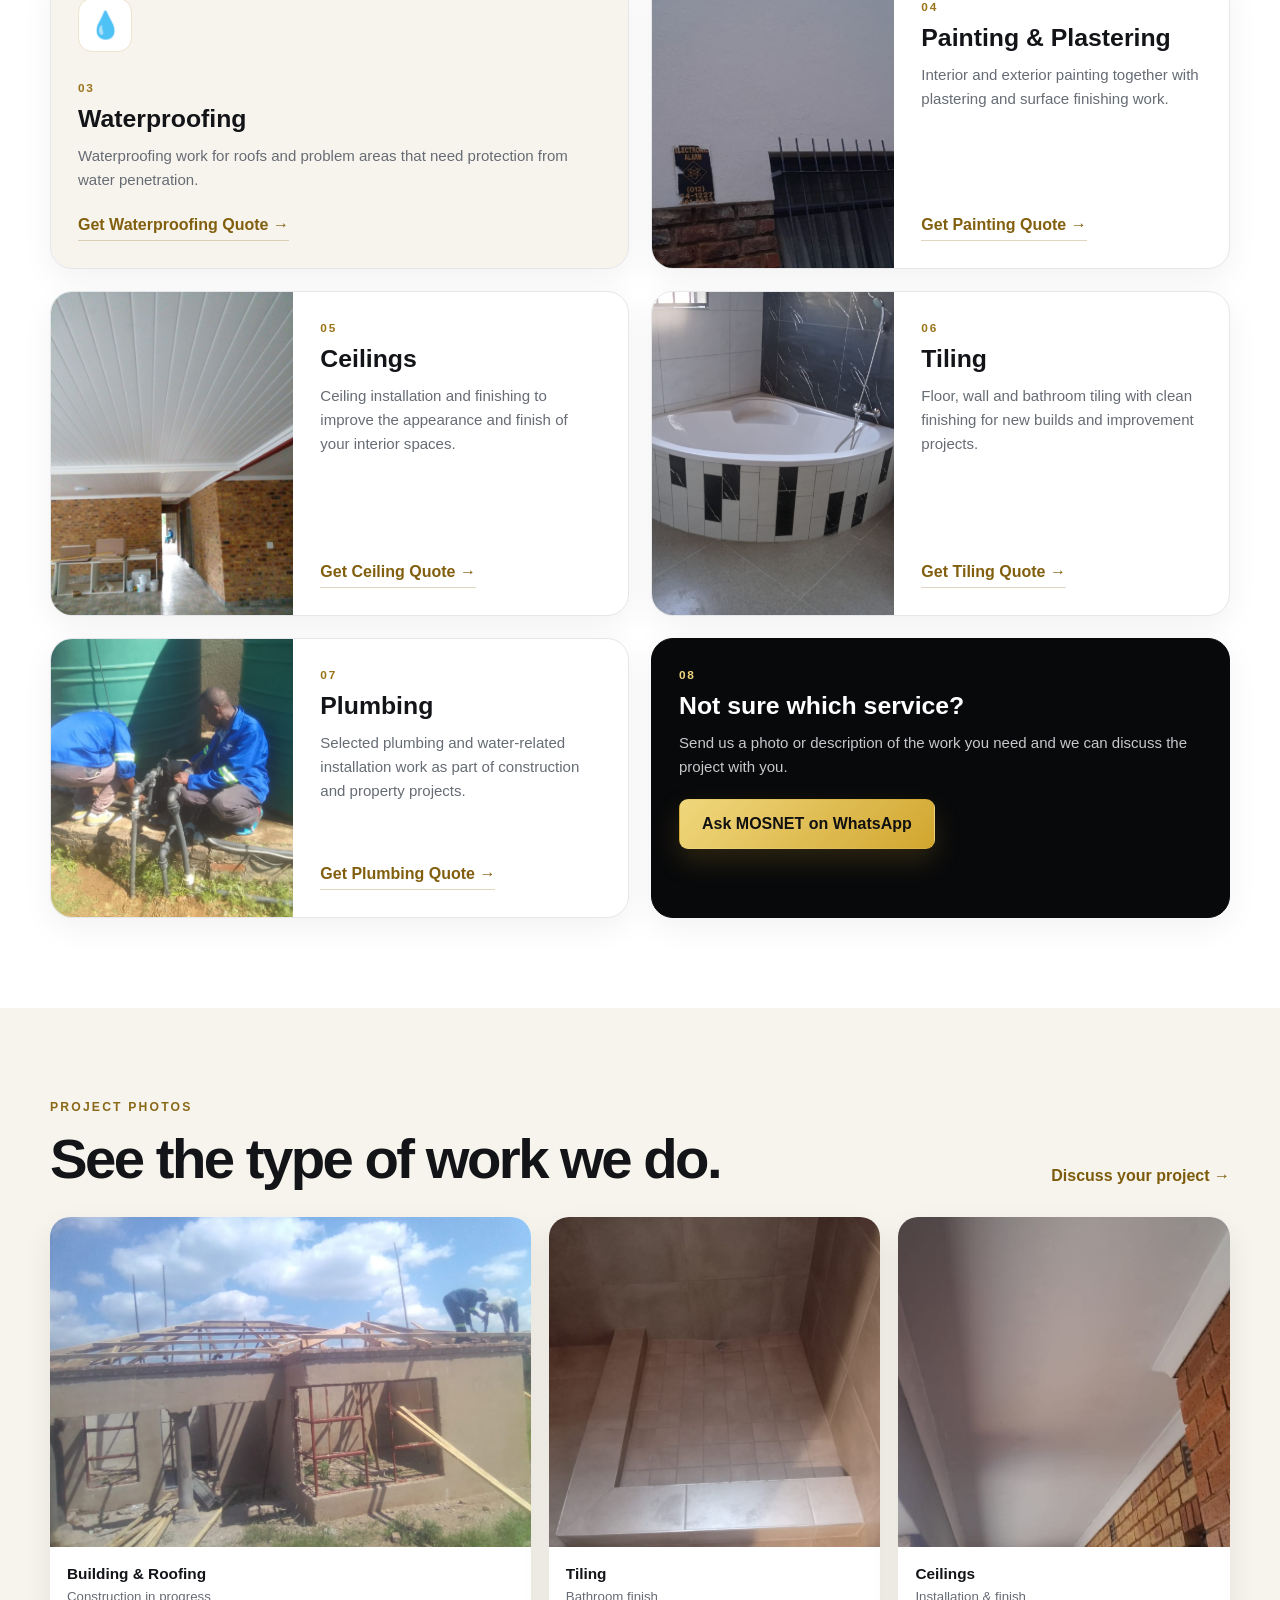
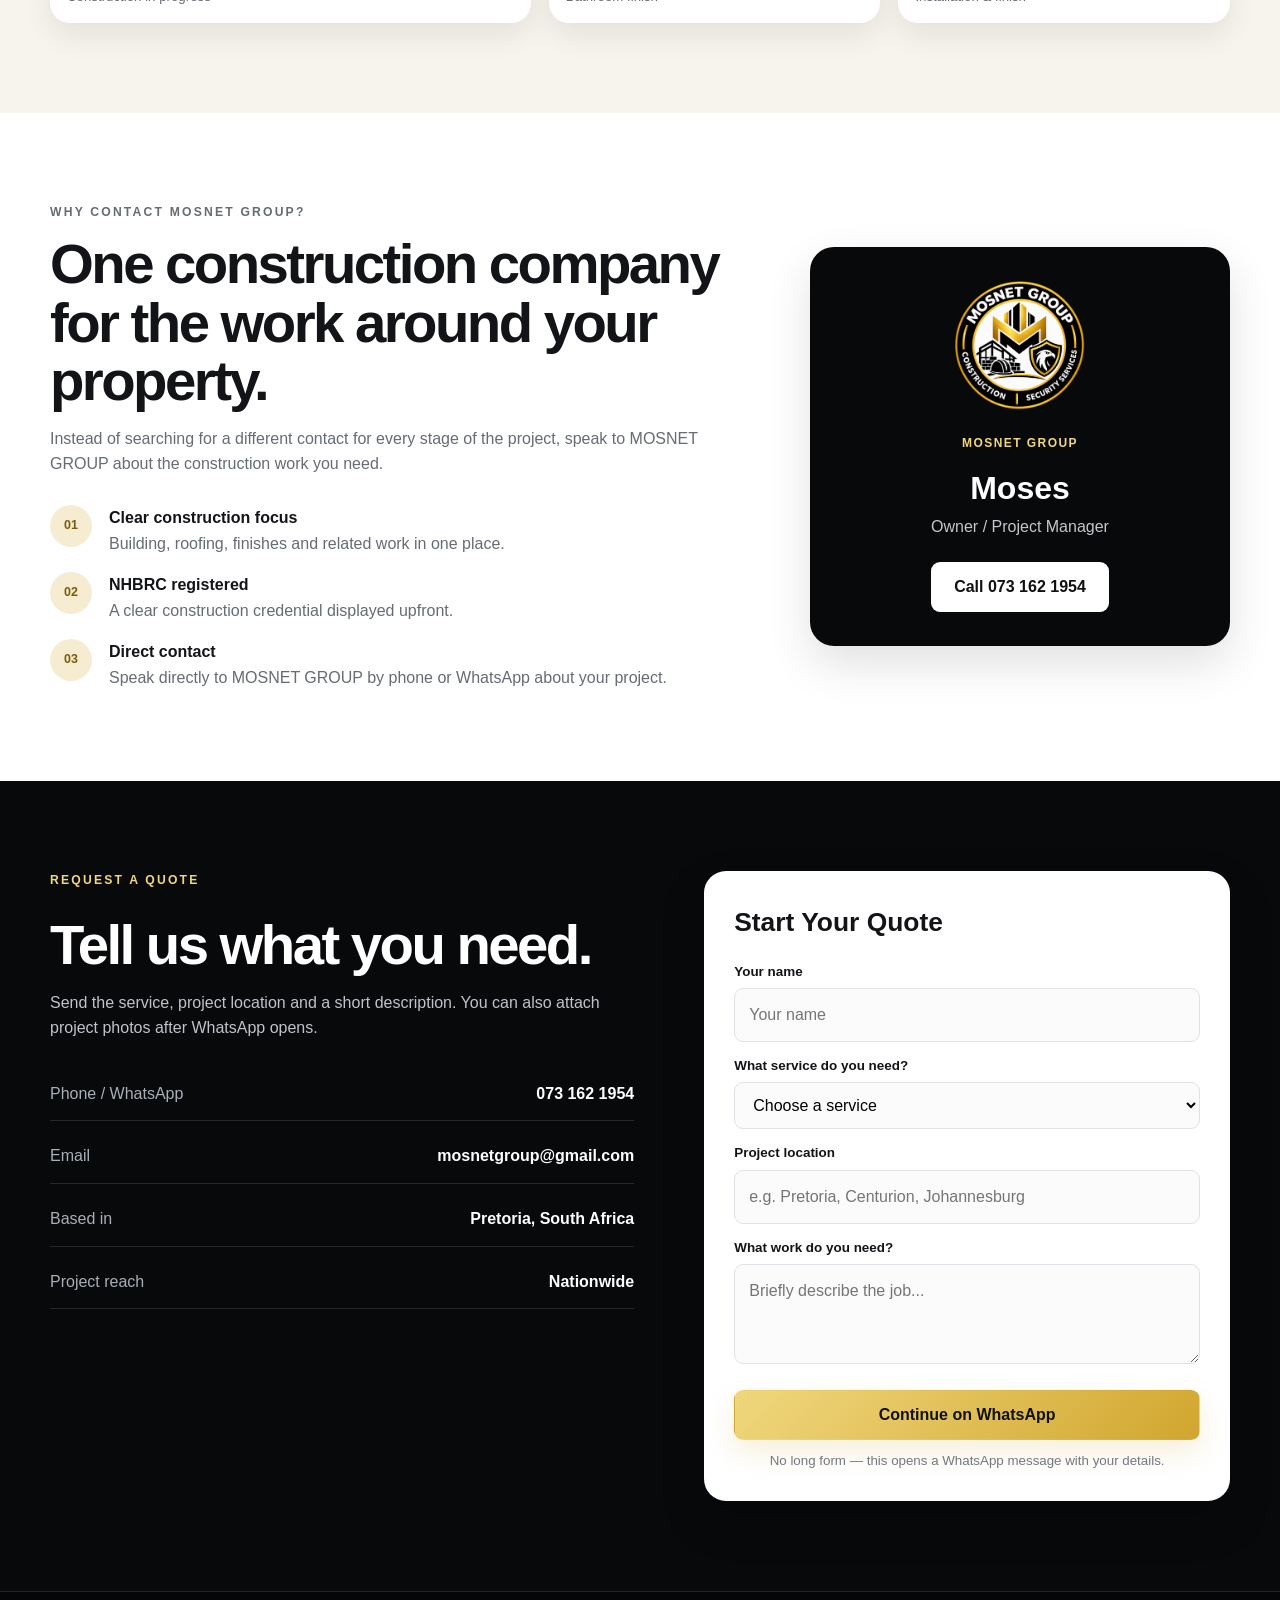
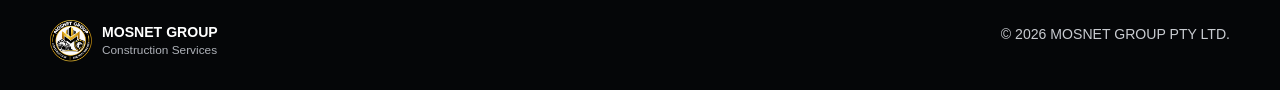
==== commit 59eb0ea2: "Add files via upload" ====
--- a/index.html
+++ b/index.html
@@ -3,21 +3,26 @@
 <head>
   <meta charset="UTF-8" />
   <meta name="viewport" content="width=device-width, initial-scale=1.0" />
-  <meta name="description" content="MOSNET GROUP provides construction services and PPE & safety supplies nationwide in South Africa, with a security division currently completing PSiRA registration." />
-  <meta name="theme-color" content="#0a0a0a" />
+  <meta name="description" content="MOSNET GROUP provides construction services including building, bricklaying, roofing, waterproofing, painting, plastering, ceilings, tiling and plumbing. Pretoria based and available for projects nationwide." />
+  <meta name="theme-color" content="#08090b" />
   <meta name="robots" content="index, follow" />
-  <title>MOSNET GROUP | Construction, PPE & Safety Supplies</title>
+  <title>MOSNET GROUP | Construction Services</title>
   <link rel="stylesheet" href="styles.css" />
   <script type="application/ld+json">
   {
     "@context": "https://schema.org",
-    "@type": "Organization",
-    "name": "MOSNET GROUP",
+    "@type": "GeneralContractor",
+    "name": "MOSNET GROUP PTY LTD",
     "url": "https://www.mosnetgroupprojects.co.za/",
     "email": "mosnetgroup@gmail.com",
     "telephone": "+27 73 162 1954",
     "areaServed": "South Africa",
-    "description": "MOSNET GROUP provides construction services and PPE and safety supplies nationwide in South Africa."
+    "address": {
+      "@type": "PostalAddress",
+      "addressLocality": "Pretoria",
+      "addressCountry": "ZA"
+    },
+    "description": "Construction services including building, bricklaying, roofing, waterproofing, painting, plastering, ceilings, tiling and plumbing."
   }
   </script>
 </head>
@@ -25,19 +30,18 @@
   <header class="site-header">
     <div class="container nav-wrap">
       <a class="brand" href="#home" aria-label="MOSNET GROUP home">
-        <img src="assets/mosnet-logo.png" alt="MOSNET GROUP logo" />
+        <img src="assets/mosnet-logo.png" alt="MOSNET GROUP Construction Services logo" />
         <div>
           <strong>MOSNET GROUP</strong>
-          <span>Construction • Safety • Security</span>
+          <span>Construction Services</span>
         </div>
       </a>
-
       <button class="nav-toggle" aria-label="Open menu" aria-expanded="false">☰</button>
       <nav class="nav" aria-label="Main navigation">
-        <a href="#services">Divisions</a>
-        <a href="#work">Our Work</a>
-        <a href="#about">About</a>
-        <a href="#contact">Contact</a>
+        <a href="#services">Services</a>
+        <a href="#projects">Projects</a>
+        <a href="#why-us">Why MOSNET</a>
+        <a class="nav-cta" href="https://wa.me/27731621954?text=Hi%20MOSNET%20GROUP%2C%20I%20need%20a%20construction%20quote." target="_blank" rel="noopener">Get a Quote</a>
       </nav>
     </div>
   </header>
@@ -46,122 +50,182 @@
     <section class="hero" id="home">
       <div class="container hero-grid">
         <div class="hero-copy">
-          <p class="eyebrow">NATIONWIDE • CONSTRUCTION • PPE & SAFETY • SECURITY</p>
-          <h1>One group.<br><span>Three focused divisions.</span></h1>
-          <p class="hero-text">MOSNET GROUP supports projects across South Africa through construction services, PPE & safety supplies, and a growing security division.</p>
+          <div class="hero-badge">NHBRC REGISTERED CONSTRUCTION COMPANY</div>
+          <h1>Need construction work done?</h1>
+          <p class="hero-lead">MOSNET GROUP handles <strong>building, roofing, waterproofing, painting, plastering, ceilings, tiling, bricklaying and plumbing.</strong></p>
+          <p class="hero-support">Based in Pretoria and available for suitable projects nationwide. Tell us what you need and where the project is.</p>
+
           <div class="hero-actions">
-            <a class="btn btn-gold" href="https://wa.me/27731621954?text=Hi%20MOSNET%20GROUP%2C%20I%20would%20like%20a%20quote." target="_blank" rel="noopener">Get a Quote on WhatsApp</a>
+            <a class="btn btn-gold" href="https://wa.me/27731621954?text=Hi%20MOSNET%20GROUP%2C%20I%20need%20a%20construction%20quote.%0A%0AService%3A%20%0ALocation%3A%20%0AProject%20details%3A%20" target="_blank" rel="noopener">Request a WhatsApp Quote</a>
             <a class="btn btn-ghost" href="tel:+27731621954">Call 073 162 1954</a>
           </div>
-          <div class="quick-trust" aria-label="Business highlights">
-            <span>NHBRC Registered</span>
-            <span>Nationwide Service</span>
-            <span>PSiRA Registration in Progress</span>
-          </div>
-        </div>
-
-        <div class="hero-mark" aria-hidden="true">
-          <img src="assets/mosnet-logo.png" alt="" />
-        </div>
-      </div>
-    </section>
-
-    <section class="section" id="services">
+
+          <div class="trust-row" aria-label="Business highlights">
+            <div><strong>NHBRC</strong><span>Registered</span></div>
+            <div><strong>Pretoria</strong><span>Based</span></div>
+            <div><strong>Nationwide</strong><span>Projects considered</span></div>
+          </div>
+        </div>
+
+        <div class="hero-project-card">
+          <img src="assets/bricklaying-build.jpg" alt="MOSNET GROUP building and bricklaying project" />
+          <div class="hero-project-overlay">
+            <span>CONSTRUCTION PROJECT</span>
+            <strong>Building & Brickwork</strong>
+          </div>
+        </div>
+      </div>
+    </section>
+
+    <section class="service-jump" aria-label="Construction services quick list">
+      <div class="container service-jump-inner">
+        <span>What do you need?</span>
+        <a href="#building">Building</a>
+        <a href="#roofing">Roofing</a>
+        <a href="#waterproofing">Waterproofing</a>
+        <a href="#painting">Painting</a>
+        <a href="#ceilings">Ceilings</a>
+        <a href="#tiling">Tiling</a>
+        <a href="#plumbing">Plumbing</a>
+      </div>
+    </section>
+
+    <section class="section services-section" id="services">
       <div class="container">
-        <div class="section-heading">
-          <p class="eyebrow dark">OUR DIVISIONS</p>
-          <h2>Specialised services, clearly organised.</h2>
-          <p>Each division has a focused purpose, while clients deal with one professional MOSNET GROUP contact.</p>
-        </div>
-
-        <div class="service-grid three-columns">
-          <article class="service-card">
-            <div class="service-icon" aria-hidden="true">
-              <svg viewBox="0 0 48 48"><path d="M7 37h34M10 37V20l14-10 14 10v17M17 37V26h14v11"/><path d="M8 19h32"/></svg>
-            </div>
-            <div>
-              <span class="service-kicker">CONSTRUCTION</span>
-              <h3>Construction Services</h3>
-              <p class="service-summary">Practical building, finishing and improvement work for residential and commercial projects.</p>
-              <ul>
-                <li>Painting</li>
-                <li>Waterproofing</li>
-                <li>Tiling</li>
-                <li>Ceilings</li>
-                <li>Bricklaying</li>
-                <li>Roofing</li>
-              </ul>
-              <div class="status-line">NHBRC Registered</div>
-              <a class="text-link" href="https://wa.me/27731621954?text=Hi%20MOSNET%20GROUP%2C%20I%20need%20a%20construction%20quote." target="_blank" rel="noopener">Request construction quote →</a>
-            </div>
-          </article>
-
-          <article class="service-card safety-card">
-            <div class="service-icon" aria-hidden="true">
-              <svg viewBox="0 0 48 48"><path d="M14 22v-5a10 10 0 0 1 20 0v5"/><path d="M10 23h28v5H10zM15 28v12h18V28"/><path d="M20 14v8M28 14v8"/></svg>
-            </div>
-            <div>
-              <span class="service-kicker">PPE & SAFETY</span>
-              <h3>PPE & Safety Supplies</h3>
-              <p class="service-summary">We supply PPE for construction, security and mining requirements.</p>
-              <div class="supply-note">
-                <strong>Built around your requirements</strong>
-                <span>Tell us what PPE or safety materials you need and we’ll assist with your supply enquiry.</span>
-              </div>
-              <a class="text-link" href="https://wa.me/27731621954?text=Hi%20MOSNET%20GROUP%2C%20I%20need%20PPE%20or%20safety%20supplies." target="_blank" rel="noopener">Request PPE & safety supplies →</a>
-            </div>
-          </article>
-
-          <article class="service-card dark-card">
-            <div class="service-icon" aria-hidden="true">
-              <svg viewBox="0 0 48 48"><path d="M24 5 39 10v11c0 10-6 18-15 22C15 39 9 31 9 21V10L24 5Z"/><path d="m17 24 5 5 10-11"/></svg>
-            </div>
-            <div>
-              <span class="service-kicker">SECURITY DIVISION</span>
-              <h3>Security Solutions</h3>
-              <div class="registration-badge">PSiRA Registration in Progress</div>
-              <ul>
-                <li>Guarding</li>
-                <li>Event Security</li>
-                <li>Security Guard Placements</li>
-                <li>Eviction Support</li>
-                <li>Electronic Security Systems</li>
-              </ul>
-              <p class="compliance-note">Security services will be offered in accordance with applicable registration requirements.</p>
-              <a class="text-link" href="https://wa.me/27731621954?text=Hi%20MOSNET%20GROUP%2C%20I%20have%20a%20security%20services%20enquiry." target="_blank" rel="noopener">Make a security enquiry →</a>
-            </div>
-          </article>
-        </div>
-      </div>
-    </section>
-
-    <section class="section project-section" id="work">
-      <div class="container project-grid">
-        <div class="project-copy">
-          <p class="eyebrow dark">FEATURED CONSTRUCTION WORK</p>
-          <h2>Clean ceiling installation & finishing.</h2>
-          <p>This project photo highlights MOSNET GROUP ceiling installation and finishing work. For construction requirements anywhere in South Africa, contact us to discuss your project.</p>
-          <a class="btn btn-dark" href="https://wa.me/27731621954?text=Hi%20MOSNET%20GROUP%2C%20I%20saw%20your%20ceiling%20work%20and%20would%20like%20a%20quote." target="_blank" rel="noopener">Ask About Construction</a>
-        </div>
-        <figure class="project-image">
-          <img src="assets/ceiling-project.jpg" alt="MOSNET GROUP ceiling installation project in progress" loading="lazy" />
-        </figure>
-      </div>
-    </section>
-
-    <section class="section about-strip" id="about">
-      <div class="container about-grid">
-        <div>
-          <p class="eyebrow">ABOUT MOSNET GROUP</p>
-          <h2>Different needs. One organised group.</h2>
-        </div>
-        <div class="about-copy">
-          <p>MOSNET GROUP is structured around focused divisions rather than one long list of unrelated services. Our construction division handles project work, our PPE & safety division supports workplace protection needs, and our security division is being developed as PSiRA registration progresses.</p>
-          <div class="about-highlights">
-            <span>NHBRC Registered</span>
-            <span>Nationwide</span>
-            <span>Direct Quotations</span>
-          </div>
+        <div class="section-heading centered">
+          <p class="eyebrow">CONSTRUCTION SERVICES</p>
+          <h2>Choose the service you need.</h2>
+          <p>No confusing service categories. Each MOSNET GROUP construction service is shown clearly below. Tap the service you need to start a quote on WhatsApp.</p>
+        </div>
+
+        <div class="service-cards">
+          <article class="service-card image-card" id="building">
+            <div class="service-photo"><img src="assets/bricklaying-build.jpg" alt="Building and bricklaying construction work" loading="lazy" /></div>
+            <div class="service-body">
+              <span class="service-number">01</span>
+              <h3>Building & Bricklaying</h3>
+              <p>New building work, walls, additions and brickwork for residential and commercial projects.</p>
+              <a class="service-cta" href="https://wa.me/27731621954?text=Hi%20MOSNET%20GROUP%2C%20I%20need%20a%20quote%20for%20building%20or%20bricklaying.%0A%0ALocation%3A%20%0AProject%20details%3A%20" target="_blank" rel="noopener">Get Building Quote →</a>
+            </div>
+          </article>
+
+          <article class="service-card image-card" id="roofing">
+            <div class="service-photo"><img src="assets/roofing-work.jpg" alt="MOSNET GROUP roofing work" loading="lazy" /></div>
+            <div class="service-body">
+              <span class="service-number">02</span>
+              <h3>Roofing</h3>
+              <p>Roof construction, roof-related repairs and finishing work for homes and other properties.</p>
+              <a class="service-cta" href="https://wa.me/27731621954?text=Hi%20MOSNET%20GROUP%2C%20I%20need%20a%20roofing%20quote.%0A%0ALocation%3A%20%0AProject%20details%3A%20" target="_blank" rel="noopener">Get Roofing Quote →</a>
+            </div>
+          </article>
+
+          <article class="service-card simple-card" id="waterproofing">
+            <div class="service-icon">💧</div>
+            <div class="service-body">
+              <span class="service-number">03</span>
+              <h3>Waterproofing</h3>
+              <p>Waterproofing work for roofs and problem areas that need protection from water penetration.</p>
+              <a class="service-cta" href="https://wa.me/27731621954?text=Hi%20MOSNET%20GROUP%2C%20I%20need%20a%20waterproofing%20quote.%0A%0ALocation%3A%20%0AProblem%20area%3A%20" target="_blank" rel="noopener">Get Waterproofing Quote →</a>
+            </div>
+          </article>
+
+          <article class="service-card image-card" id="painting">
+            <div class="service-photo"><img src="assets/exterior-painting.jpg" alt="Exterior painting project" loading="lazy" /></div>
+            <div class="service-body">
+              <span class="service-number">04</span>
+              <h3>Painting & Plastering</h3>
+              <p>Interior and exterior painting together with plastering and surface finishing work.</p>
+              <a class="service-cta" href="https://wa.me/27731621954?text=Hi%20MOSNET%20GROUP%2C%20I%20need%20a%20painting%20or%20plastering%20quote.%0A%0ALocation%3A%20%0AProject%20details%3A%20" target="_blank" rel="noopener">Get Painting Quote →</a>
+            </div>
+          </article>
+
+          <article class="service-card image-card" id="ceilings">
+            <div class="service-photo"><img src="assets/interior-ceiling.jpg" alt="Finished ceiling installation" loading="lazy" /></div>
+            <div class="service-body">
+              <span class="service-number">05</span>
+              <h3>Ceilings</h3>
+              <p>Ceiling installation and finishing to improve the appearance and finish of your interior spaces.</p>
+              <a class="service-cta" href="https://wa.me/27731621954?text=Hi%20MOSNET%20GROUP%2C%20I%20need%20a%20ceiling%20quote.%0A%0ALocation%3A%20%0AProject%20details%3A%20" target="_blank" rel="noopener">Get Ceiling Quote →</a>
+            </div>
+          </article>
+
+          <article class="service-card image-card" id="tiling">
+            <div class="service-photo"><img src="assets/bathroom-finish.jpg" alt="Finished bathroom tiling project" loading="lazy" /></div>
+            <div class="service-body">
+              <span class="service-number">06</span>
+              <h3>Tiling</h3>
+              <p>Floor, wall and bathroom tiling with clean finishing for new builds and improvement projects.</p>
+              <a class="service-cta" href="https://wa.me/27731621954?text=Hi%20MOSNET%20GROUP%2C%20I%20need%20a%20tiling%20quote.%0A%0ALocation%3A%20%0AArea%20to%20tile%3A%20" target="_blank" rel="noopener">Get Tiling Quote →</a>
+            </div>
+          </article>
+
+          <article class="service-card image-card" id="plumbing">
+            <div class="service-photo"><img src="assets/plumbing-tanks.jpg" alt="Plumbing work by MOSNET GROUP" loading="lazy" /></div>
+            <div class="service-body">
+              <span class="service-number">07</span>
+              <h3>Plumbing</h3>
+              <p>Selected plumbing and water-related installation work as part of construction and property projects.</p>
+              <a class="service-cta" href="https://wa.me/27731621954?text=Hi%20MOSNET%20GROUP%2C%20I%20need%20a%20plumbing%20quote.%0A%0ALocation%3A%20%0AProject%20details%3A%20" target="_blank" rel="noopener">Get Plumbing Quote →</a>
+            </div>
+          </article>
+
+          <article class="service-card quote-card-mini">
+            <div class="service-body">
+              <span class="service-number">08</span>
+              <h3>Not sure which service?</h3>
+              <p>Send us a photo or description of the work you need and we can discuss the project with you.</p>
+              <a class="btn btn-gold" href="https://wa.me/27731621954?text=Hi%20MOSNET%20GROUP%2C%20I%20need%20construction%20work%20but%20I%27m%20not%20sure%20which%20service%20it%20falls%20under.%0A%0ALocation%3A%20%0AWhat%20I%20need%3A%20" target="_blank" rel="noopener">Ask MOSNET on WhatsApp</a>
+            </div>
+          </article>
+        </div>
+      </div>
+    </section>
+
+    <section class="section proof-section" id="projects">
+      <div class="container">
+        <div class="proof-header">
+          <div>
+            <p class="eyebrow">PROJECT PHOTOS</p>
+            <h2>See the type of work we do.</h2>
+          </div>
+          <a class="text-link" href="https://wa.me/27731621954?text=Hi%20MOSNET%20GROUP%2C%20I%20saw%20your%20project%20photos%20and%20would%20like%20a%20quote." target="_blank" rel="noopener">Discuss your project →</a>
+        </div>
+
+        <div class="project-grid">
+          <figure class="project project-wide">
+            <img src="assets/roof-frame-build.jpg" alt="Roof frame and building project" loading="lazy" />
+            <figcaption><strong>Building & Roofing</strong><span>Construction in progress</span></figcaption>
+          </figure>
+          <figure class="project">
+            <img src="assets/shower-tiling.jpg" alt="Shower tiling project" loading="lazy" />
+            <figcaption><strong>Tiling</strong><span>Bathroom finish</span></figcaption>
+          </figure>
+          <figure class="project">
+            <img src="assets/ceiling-corridor.jpg" alt="Ceiling installation project" loading="lazy" />
+            <figcaption><strong>Ceilings</strong><span>Installation & finish</span></figcaption>
+          </figure>
+        </div>
+      </div>
+    </section>
+
+    <section class="section why-section" id="why-us">
+      <div class="container why-grid">
+        <div class="why-copy">
+          <p class="eyebrow">WHY CONTACT MOSNET GROUP?</p>
+          <h2>One construction company for the work around your property.</h2>
+          <p>Instead of searching for a different contact for every stage of the project, speak to MOSNET GROUP about the construction work you need.</p>
+          <div class="why-points">
+            <div><span>01</span><p><strong>Clear construction focus</strong><br />Building, roofing, finishes and related work in one place.</p></div>
+            <div><span>02</span><p><strong>NHBRC registered</strong><br />A clear construction credential displayed upfront.</p></div>
+            <div><span>03</span><p><strong>Direct contact</strong><br />Speak directly to MOSNET GROUP by phone or WhatsApp about your project.</p></div>
+          </div>
+        </div>
+        <div class="owner-card">
+          <img src="assets/mosnet-logo.png" alt="MOSNET GROUP logo" />
+          <span>MOSNET GROUP</span>
+          <h3>Moses</h3>
+          <p>Owner / Project Manager</p>
+          <a class="btn btn-dark" href="tel:+27731621954">Call 073 162 1954</a>
         </div>
       </div>
     </section>
@@ -169,65 +233,58 @@
     <section class="section contact-section" id="contact">
       <div class="container contact-grid">
         <div class="contact-copy">
-          <p class="eyebrow dark">GET IN TOUCH</p>
-          <h2>Tell us what your project needs.</h2>
-          <p>Choose the relevant MOSNET GROUP division and continue the conversation directly on WhatsApp.</p>
+          <p class="eyebrow">REQUEST A QUOTE</p>
+          <h2>Tell us what you need.</h2>
+          <p>Send the service, project location and a short description. You can also attach project photos after WhatsApp opens.</p>
 
           <div class="contact-list">
             <a href="tel:+27731621954"><span>Phone / WhatsApp</span><strong>073 162 1954</strong></a>
             <a href="mailto:mosnetgroup@gmail.com"><span>Email</span><strong>mosnetgroup@gmail.com</strong></a>
-            <div><span>Website</span><strong>www.mosnetgroupprojects.co.za</strong></div>
-            <div><span>Service Area</span><strong>Nationwide</strong></div>
-          </div>
-        </div>
-
-        <form class="quote-card" id="quoteForm">
-          <h3>Request a Quote</h3>
+            <div><span>Based in</span><strong>Pretoria, South Africa</strong></div>
+            <div><span>Project reach</span><strong>Nationwide</strong></div>
+          </div>
+        </div>
+
+        <form class="quote-form" id="quoteForm">
+          <h3>Start Your Quote</h3>
           <label for="name">Your name</label>
           <input id="name" name="name" type="text" placeholder="Your name" required />
 
-          <label for="service">Division / service needed</label>
+          <label for="service">What service do you need?</label>
           <select id="service" name="service" required>
-            <option value="">Choose an option</option>
-            <optgroup label="Construction">
-              <option>Painting</option>
-              <option>Waterproofing</option>
-              <option>Tiling</option>
-              <option>Ceilings</option>
-              <option>Bricklaying</option>
-              <option>Roofing</option>
-            </optgroup>
-            <optgroup label="PPE & Safety Supplies">
-              <option>PPE & Safety Supplies</option>
-            </optgroup>
-            <optgroup label="Security Enquiries">
-              <option>Guarding</option>
-              <option>Event Security</option>
-              <option>Security Guard Placements</option>
-              <option>Eviction Support</option>
-              <option>Electronic Security Systems</option>
-            </optgroup>
+            <option value="">Choose a service</option>
+            <option>Building & Bricklaying</option>
+            <option>Roofing</option>
+            <option>Waterproofing</option>
+            <option>Painting & Plastering</option>
+            <option>Ceilings</option>
+            <option>Tiling</option>
+            <option>Plumbing</option>
+            <option>General Construction Enquiry</option>
           </select>
 
-          <label for="message">Short message</label>
-          <textarea id="message" name="message" rows="4" placeholder="Tell us what you need..."></textarea>
-
-          <button class="btn btn-gold full" type="submit">Send on WhatsApp</button>
+          <label for="location">Project location</label>
+          <input id="location" name="location" type="text" placeholder="e.g. Pretoria, Centurion, Johannesburg" required />
+
+          <label for="message">What work do you need?</label>
+          <textarea id="message" name="message" placeholder="Briefly describe the job..."></textarea>
+
+          <button class="btn btn-gold full" type="submit">Continue on WhatsApp</button>
+          <small>No long form — this opens a WhatsApp message with your details.</small>
         </form>
       </div>
     </section>
   </main>
 
-  <a class="floating-wa" href="https://wa.me/27731621954?text=Hi%20MOSNET%20GROUP%2C%20I%20would%20like%20a%20quote." target="_blank" rel="noopener" aria-label="Chat with MOSNET GROUP on WhatsApp">WhatsApp</a>
+  <a class="floating-wa" href="https://wa.me/27731621954?text=Hi%20MOSNET%20GROUP%2C%20I%20need%20a%20construction%20quote." target="_blank" rel="noopener" aria-label="Request a construction quote on WhatsApp">WhatsApp Quote</a>
 
   <footer>
     <div class="container footer-wrap">
       <div class="footer-brand">
-        <img src="assets/mosnet-logo.png" alt="MOSNET GROUP" />
-        <span>MOSNET GROUP</span>
-      </div>
-      <p>Construction • PPE & Safety • Security</p>
-      <p>Nationwide • © <span id="year"></span> MOSNET GROUP</p>
+        <img src="assets/mosnet-logo.png" alt="MOSNET GROUP logo" />
+        <div><strong>MOSNET GROUP</strong><span>Construction Services</span></div>
+      </div>
+      <p>© <span id="year"></span> MOSNET GROUP PTY LTD.</p>
     </div>
   </footer>
 
--- a/styles.css
+++ b/styles.css
@@ -1,180 +1,185 @@
 :root {
-  --black: #0b0b0c;
-  --black-2: #141416;
-  --gold: #d5a72f;
-  --gold-2: #f0cf72;
-  --cream: #faf8f2;
+  --black: #08090b;
+  --black-2: #111318;
+  --gold: #d1a62f;
+  --gold-light: #f0d77d;
+  --text: #121418;
+  --muted: #666b74;
+  --cream: #f7f4ed;
+  --blue: #0f4aa6;
+  --line: #e5e7eb;
   --white: #ffffff;
-  --muted: #6d6b66;
-  --line: rgba(11,11,12,.12);
-  --shadow: 0 18px 50px rgba(0,0,0,.10);
+  --shadow: 0 18px 45px rgba(0,0,0,.12);
 }
-
 * { box-sizing: border-box; }
 html { scroll-behavior: smooth; }
-body {
-  margin: 0;
-  font-family: Inter, ui-sans-serif, system-ui, -apple-system, BlinkMacSystemFont, "Segoe UI", sans-serif;
-  color: var(--black);
-  background: var(--white);
-  line-height: 1.6;
-}
-img { max-width: 100%; display: block; }
+body { margin: 0; font-family: Inter, Arial, Helvetica, sans-serif; color: var(--text); background: #fff; line-height: 1.6; }
 a { color: inherit; text-decoration: none; }
+img { display: block; max-width: 100%; }
 button, input, select, textarea { font: inherit; }
-.container { width: min(1180px, calc(100% - 40px)); margin: 0 auto; }
+.container { width: min(100% - 40px, 1180px); margin: 0 auto; }
 
-.site-header {
-  position: sticky;
-  top: 0;
-  z-index: 30;
-  background: rgba(11,11,12,.96);
-  backdrop-filter: blur(14px);
-  border-bottom: 1px solid rgba(213,167,47,.22);
-}
-.nav-wrap { min-height: 78px; display: flex; align-items: center; justify-content: space-between; gap: 24px; }
-.brand { display: flex; align-items: center; gap: 12px; color: white; min-width: 0; }
-.brand img { width: 54px; height: 54px; object-fit: contain; }
-.brand div { display: grid; line-height: 1.15; }
-.brand strong { font-size: 1rem; letter-spacing: .08em; }
-.brand span { color: #c8c5bd; font-size: .76rem; margin-top: 4px; }
-.nav { display: flex; gap: 28px; align-items: center; }
-.nav a { color: #eee; font-size: .94rem; font-weight: 700; }
-.nav a:hover { color: var(--gold-2); }
-.nav-toggle { display: none; background: transparent; border: 0; color: white; font-size: 1.6rem; }
+.site-header { position: sticky; top: 0; z-index: 100; background: rgba(8,9,11,.96); backdrop-filter: blur(12px); border-bottom: 1px solid rgba(209,166,47,.25); }
+.nav-wrap { min-height: 76px; display: flex; align-items: center; justify-content: space-between; gap: 28px; }
+.brand { display: flex; align-items: center; gap: 12px; color: #fff; }
+.brand img { width: 52px; height: 52px; object-fit: contain; }
+.brand div { display: grid; line-height: 1.08; }
+.brand strong { font-size: .98rem; letter-spacing: .08em; }
+.brand span { margin-top: 5px; color: #c7c8cc; font-size: .76rem; }
+.nav { display: flex; align-items: center; gap: 25px; }
+.nav a { color: #f1f1f1; font-size: .92rem; font-weight: 750; }
+.nav a:hover { color: var(--gold-light); }
+.nav .nav-cta { background: var(--gold); color: #111; padding: 10px 16px; border-radius: 8px; }
+.nav-toggle { display: none; background: transparent; color: white; border: 0; font-size: 1.6rem; }
 
-.hero {
-  background:
-    radial-gradient(circle at 85% 20%, rgba(213,167,47,.23), transparent 27%),
-    linear-gradient(135deg, #080809 0%, #111113 72%, #171309 100%);
-  color: white;
-  overflow: hidden;
-  position: relative;
-}
-.hero::after {
-  content: "";
-  position: absolute;
-  inset: 0;
-  background-image: linear-gradient(rgba(255,255,255,.025) 1px, transparent 1px), linear-gradient(90deg, rgba(255,255,255,.025) 1px, transparent 1px);
-  background-size: 42px 42px;
-  pointer-events: none;
-}
-.hero-grid { position: relative; z-index: 1; min-height: 690px; display: grid; grid-template-columns: 1.25fr .75fr; align-items: center; gap: 60px; padding: 76px 0; }
-.eyebrow { color: var(--gold-2); letter-spacing: .18em; font-weight: 800; font-size: .78rem; margin: 0 0 16px; }
-.eyebrow.dark { color: #96711b; }
-h1, h2, h3 { margin: 0; line-height: 1.08; }
-h1 { font-size: clamp(3rem, 7vw, 5.7rem); max-width: 860px; letter-spacing: -.045em; }
-h1 span { color: var(--gold-2); }
-.hero-text { color: #d0cec8; max-width: 720px; font-size: clamp(1rem, 2vw, 1.22rem); margin: 24px 0 30px; }
+.hero { color: #fff; background: linear-gradient(135deg, #07080a 0%, #111319 68%, #161208 100%); overflow: hidden; position: relative; }
+.hero::before { content: ""; position: absolute; inset: 0; background: radial-gradient(circle at 79% 24%, rgba(209,166,47,.20), transparent 28%); pointer-events: none; }
+.hero-grid { position: relative; z-index: 1; min-height: 700px; display: grid; grid-template-columns: 1.02fr .98fr; align-items: center; gap: 54px; padding: 75px 0; }
+.hero-badge { display: inline-flex; border: 1px solid rgba(240,215,125,.35); color: var(--gold-light); background: rgba(209,166,47,.08); border-radius: 999px; padding: 8px 12px; font-size: .76rem; font-weight: 900; letter-spacing: .08em; margin-bottom: 20px; }
+h1,h2,h3,p { margin-top: 0; }
+h1 { font-size: clamp(3rem, 6.5vw, 5.6rem); line-height: .98; letter-spacing: -.05em; margin-bottom: 20px; }
+.hero-lead { font-size: clamp(1.1rem, 2.1vw, 1.35rem); color: #e7e7e7; max-width: 720px; margin-bottom: 14px; }
+.hero-lead strong { color: var(--gold-light); }
+.hero-support { color: #bfc1c6; font-size: 1rem; max-width: 650px; margin-bottom: 30px; }
 .hero-actions { display: flex; flex-wrap: wrap; gap: 12px; }
-.btn { display: inline-flex; align-items: center; justify-content: center; min-height: 50px; padding: 0 22px; border-radius: 8px; font-weight: 800; border: 1px solid transparent; cursor: pointer; transition: .2s ease; }
+.btn { min-height: 50px; display: inline-flex; align-items: center; justify-content: center; padding: 0 22px; border-radius: 9px; border: 1px solid transparent; font-weight: 850; cursor: pointer; transition: transform .18s ease, box-shadow .18s ease; }
 .btn:hover { transform: translateY(-2px); }
-.btn-gold { background: linear-gradient(135deg, var(--gold-2), var(--gold)); color: #111; box-shadow: 0 10px 25px rgba(213,167,47,.18); }
-.btn-ghost { color: white; border-color: rgba(255,255,255,.28); background: rgba(255,255,255,.04); }
-.btn-dark { background: var(--black); color: white; }
-.btn.full { width: 100%; border: 0; }
-.quick-trust { display: flex; flex-wrap: wrap; gap: 20px; margin-top: 28px; color: #c7c5bf; font-size: .9rem; }
-.quick-trust span::before { content: "•"; color: var(--gold); margin-right: 8px; }
-.hero-mark { display: grid; place-items: center; }
-.hero-mark img { width: min(410px, 100%); filter: drop-shadow(0 25px 45px rgba(0,0,0,.35)); }
+.btn-gold { background: linear-gradient(135deg, var(--gold-light), var(--gold)); color: #111; box-shadow: 0 12px 28px rgba(209,166,47,.18); }
+.btn-ghost { color: #fff; border-color: rgba(255,255,255,.25); background: rgba(255,255,255,.04); }
+.btn-dark { background: var(--black); color: #fff; }
+.btn.full { width: 100%; }
+.trust-row { display: grid; grid-template-columns: repeat(3, minmax(0,1fr)); gap: 12px; margin-top: 32px; max-width: 650px; }
+.trust-row div { border-left: 2px solid var(--gold); padding-left: 12px; display: grid; }
+.trust-row strong { font-size: .92rem; }
+.trust-row span { color: #b8bbc1; font-size: .79rem; }
+.hero-project-card { position: relative; border-radius: 28px; overflow: hidden; min-height: 535px; box-shadow: 0 26px 55px rgba(0,0,0,.35); border: 1px solid rgba(255,255,255,.08); }
+.hero-project-card img { width: 100%; height: 535px; object-fit: cover; }
+.hero-project-card::after { content: ""; position: absolute; inset: 0; background: linear-gradient(180deg, transparent 55%, rgba(0,0,0,.78) 100%); }
+.hero-project-overlay { position: absolute; z-index: 2; left: 24px; bottom: 22px; display: grid; gap: 2px; }
+.hero-project-overlay span { color: var(--gold-light); font-size: .75rem; letter-spacing: .12em; font-weight: 900; }
+.hero-project-overlay strong { font-size: 1.45rem; color: #fff; }
+
+.service-jump { background: #fff; border-bottom: 1px solid var(--line); box-shadow: 0 8px 25px rgba(0,0,0,.04); }
+.service-jump-inner { display: flex; gap: 10px; align-items: center; overflow-x: auto; padding-top: 14px; padding-bottom: 14px; scrollbar-width: thin; }
+.service-jump-inner > span { font-weight: 900; color: var(--black); white-space: nowrap; margin-right: 6px; }
+.service-jump-inner a { white-space: nowrap; border: 1px solid var(--line); padding: 7px 11px; border-radius: 999px; font-size: .84rem; font-weight: 750; background: #fafafa; }
+.service-jump-inner a:hover { border-color: var(--gold); background: #fff9e9; }
 
 .section { padding: 90px 0; }
-.section-heading { max-width: 760px; margin-bottom: 36px; }
-.section-heading h2, .project-copy h2, .contact-copy h2, .about-grid h2 { font-size: clamp(2rem, 4vw, 3.4rem); letter-spacing: -.035em; }
-.section-heading p, .project-copy p, .contact-copy p, .about-grid p { color: var(--muted); }
+.eyebrow { color: #8a6817; letter-spacing: .18em; font-weight: 900; font-size: .76rem; margin-bottom: 13px; }
+.section-heading { max-width: 770px; margin-bottom: 36px; }
+.section-heading.centered { text-align: center; margin-left: auto; margin-right: auto; }
+.section-heading h2, .proof-header h2, .why-copy h2, .contact-copy h2 { font-size: clamp(2.1rem, 4.4vw, 3.7rem); line-height: 1.04; letter-spacing: -.045em; margin-bottom: 15px; }
+.section-heading p, .why-copy > p, .contact-copy > p { color: var(--muted); }
 
-.service-grid { display: grid; grid-template-columns: 1fr 1fr; gap: 20px; align-items: stretch; }
-.service-grid.three-columns { grid-template-columns: repeat(3, minmax(0, 1fr)); }
-.service-card { border: 1px solid var(--line); border-radius: 22px; padding: 30px; display: flex; flex-direction: column; gap: 22px; box-shadow: 0 10px 35px rgba(0,0,0,.04); background: white; }
-.service-card > div:last-child { display: flex; flex-direction: column; flex: 1; }
-.service-card.dark-card { background: var(--black); color: white; border-color: var(--black); }
-.service-card.safety-card { background: var(--cream); }
-.service-icon { width: 60px; height: 60px; flex: 0 0 auto; display: grid; place-items: center; border-radius: 16px; background: #f6f0df; }
-.dark-card .service-icon { background: rgba(213,167,47,.14); }
-.service-icon svg { width: 32px; height: 32px; fill: none; stroke: var(--gold); stroke-width: 2.4; stroke-linecap: round; stroke-linejoin: round; }
-.service-kicker { color: #a17c20; font-size: .73rem; font-weight: 900; letter-spacing: .15em; }
-.service-card h3 { font-size: 1.55rem; margin: 8px 0 13px; }
-.service-summary { color: var(--muted); font-size: .94rem; margin: 0 0 18px; }
-.dark-card .service-summary { color: #c8c5bf; }
-.service-card ul { list-style: none; padding: 0; margin: 0 0 20px; display: grid; grid-template-columns: 1fr; gap: 9px; }
-.service-card li { font-size: .94rem; }
-.service-card li::before { content: "✓"; color: var(--gold); margin-right: 8px; font-weight: 900; }
-.text-link { font-weight: 900; color: #8b6813; margin-top: auto; padding-top: 12px; }
-.dark-card .text-link { color: var(--gold-2); }
-.status-line, .registration-badge { display: inline-flex; align-self: flex-start; border-radius: 999px; padding: 7px 11px; font-weight: 850; font-size: .76rem; margin: 0 0 16px; }
-.status-line { background: #f4edd7; color: #765814; }
-.registration-badge { background: rgba(240,207,114,.12); color: var(--gold-2); border: 1px solid rgba(240,207,114,.28); }
-.compliance-note { color: #aaa79f; font-size: .78rem; line-height: 1.5; margin: -4px 0 10px; }
-.supply-note { border-top: 1px solid rgba(11,11,12,.1); border-bottom: 1px solid rgba(11,11,12,.1); padding: 16px 0; margin: 4px 0 18px; display: grid; gap: 4px; }
-.supply-note strong { font-size: .92rem; }
-.supply-note span { font-size: .86rem; color: var(--muted); }
+.services-section { background: #fff; }
+.service-cards { display: grid; grid-template-columns: repeat(2, minmax(0,1fr)); gap: 22px; }
+.service-card { border: 1px solid var(--line); border-radius: 22px; background: #fff; overflow: hidden; box-shadow: 0 10px 32px rgba(0,0,0,.055); transition: transform .18s ease, box-shadow .18s ease; }
+.service-card:hover { transform: translateY(-3px); box-shadow: 0 18px 38px rgba(0,0,0,.10); }
+.image-card { display: grid; grid-template-columns: 42% 58%; min-height: 280px; }
+.service-photo { min-height: 100%; overflow: hidden; }
+.service-photo img { width: 100%; height: 100%; object-fit: cover; }
+.service-body { padding: 27px; display: flex; flex-direction: column; align-items: flex-start; }
+.service-number { color: #9a741a; font-size: .74rem; letter-spacing: .15em; font-weight: 900; margin-bottom: 8px; }
+.service-body h3 { font-size: 1.55rem; line-height: 1.08; margin-bottom: 11px; }
+.service-body p { color: var(--muted); font-size: .94rem; margin-bottom: 20px; }
+.service-cta { margin-top: auto; color: #825f0e; font-weight: 900; border-bottom: 1px solid rgba(130,95,14,.25); padding-bottom: 2px; }
+.simple-card { background: var(--cream); }
+.simple-card .service-icon { margin: 27px 27px 0; width: 54px; height: 54px; display: grid; place-items: center; border-radius: 14px; background: #fff; font-size: 1.65rem; border: 1px solid #eee4cb; }
+.quote-card-mini { background: var(--black); color: #fff; border-color: var(--black); }
+.quote-card-mini p { color: #c7c8cc; }
+.quote-card-mini .service-number { color: var(--gold-light); }
+.quote-card-mini .btn { margin-top: auto; }
 
-.project-section { background: var(--cream); }
-.project-grid { display: grid; grid-template-columns: .85fr 1.15fr; align-items: center; gap: 54px; }
-.project-copy p { margin: 20px 0 28px; }
-.project-image { margin: 0; border-radius: 24px; overflow: hidden; box-shadow: var(--shadow); background: #ddd; aspect-ratio: 4/3; }
-.project-image img { width: 100%; height: 100%; object-fit: cover; }
+.proof-section { background: var(--cream); }
+.proof-header { display: flex; align-items: end; justify-content: space-between; gap: 30px; margin-bottom: 28px; }
+.proof-header h2 { margin-bottom: 0; }
+.text-link { color: #7d5b0c; font-weight: 900; white-space: nowrap; }
+.project-grid { display: grid; grid-template-columns: 1.45fr 1fr 1fr; gap: 18px; }
+.project { margin: 0; background: #fff; border-radius: 20px; overflow: hidden; box-shadow: 0 12px 30px rgba(0,0,0,.08); }
+.project img { width: 100%; height: 330px; object-fit: cover; }
+.project-wide img { height: 330px; }
+.project figcaption { padding: 15px 17px; display: grid; }
+.project figcaption strong { font-size: .96rem; }
+.project figcaption span { color: var(--muted); font-size: .83rem; }
 
-.about-strip { background: var(--black); color: white; }
-.about-grid { display: grid; grid-template-columns: .9fr 1.1fr; align-items: center; gap: 60px; }
-.about-copy > p { color: #c8c5bf; font-size: 1.03rem; margin: 0; }
-.about-highlights { display: flex; flex-wrap: wrap; gap: 10px; margin-top: 22px; }
-.about-highlights span { border: 1px solid rgba(213,167,47,.28); color: #e8e3d8; border-radius: 999px; padding: 8px 12px; font-size: .82rem; font-weight: 750; }
+.why-section { background: #fff; }
+.why-grid { display: grid; grid-template-columns: 1.25fr .75fr; gap: 60px; align-items: center; }
+.why-copy > p { max-width: 690px; }
+.why-points { display: grid; gap: 16px; margin-top: 28px; }
+.why-points > div { display: grid; grid-template-columns: 46px 1fr; gap: 13px; align-items: start; }
+.why-points span { width: 42px; height: 42px; display: grid; place-items: center; border-radius: 50%; background: #f5ecd2; color: #7d5b0c; font-size: .78rem; font-weight: 900; }
+.why-points p { margin: 0; color: var(--muted); }
+.why-points strong { color: var(--text); }
+.owner-card { background: var(--black); color: #fff; border-radius: 24px; padding: 34px; text-align: center; box-shadow: var(--shadow); }
+.owner-card img { width: 130px; height: 130px; object-fit: contain; margin: 0 auto 18px; }
+.owner-card > span { color: var(--gold-light); letter-spacing: .12em; font-size: .75rem; font-weight: 900; }
+.owner-card h3 { font-size: 2rem; margin: 8px 0 0; }
+.owner-card p { color: #c4c6cb; margin-bottom: 22px; }
+.owner-card .btn-dark { background: #fff; color: #111; }
 
-.contact-section { background: #fff; }
+.contact-section { background: var(--black); color: #fff; }
 .contact-grid { display: grid; grid-template-columns: 1fr .9fr; gap: 70px; align-items: start; }
-.contact-copy > p { margin: 18px 0 28px; }
-.contact-list { display: grid; gap: 10px; }
-.contact-list a, .contact-list > div { display: flex; justify-content: space-between; gap: 24px; padding: 15px 0; border-bottom: 1px solid var(--line); }
-.contact-list span { color: var(--muted); }
-.contact-list strong { text-align: right; word-break: break-word; }
-.quote-card { background: var(--black); color: white; border-radius: 22px; padding: 30px; box-shadow: var(--shadow); }
-.quote-card h3 { font-size: 1.6rem; margin-bottom: 20px; }
-.quote-card label { display: block; font-size: .85rem; color: #c9c5bb; margin: 14px 0 7px; }
-.quote-card input, .quote-card select, .quote-card textarea { width: 100%; border: 1px solid rgba(255,255,255,.15); background: #1b1b1d; color: white; border-radius: 9px; padding: 13px 14px; outline: none; }
-.quote-card select option, .quote-card select optgroup { background: #1b1b1d; color: white; }
-.quote-card input:focus, .quote-card select:focus, .quote-card textarea:focus { border-color: var(--gold); }
-.quote-card textarea { resize: vertical; min-height: 100px; }
-.quote-card .btn { margin-top: 18px; }
+.contact-copy .eyebrow { color: var(--gold-light); }
+.contact-copy > p { color: #c0c3c9; margin-bottom: 26px; }
+.contact-list { display: grid; gap: 8px; }
+.contact-list a, .contact-list > div { display: flex; justify-content: space-between; gap: 20px; border-bottom: 1px solid rgba(255,255,255,.12); padding: 14px 0; }
+.contact-list span { color: #aaaeb6; }
+.contact-list strong { text-align: right; }
+.quote-form { background: #fff; color: var(--text); border-radius: 22px; padding: 30px; box-shadow: 0 20px 45px rgba(0,0,0,.20); }
+.quote-form h3 { font-size: 1.65rem; margin-bottom: 18px; }
+.quote-form label { display: block; font-size: .84rem; font-weight: 800; margin: 13px 0 6px; }
+.quote-form input, .quote-form select, .quote-form textarea { width: 100%; border: 1px solid #dfe2e7; background: #fbfbfc; border-radius: 9px; padding: 13px 14px; outline: 0; }
+.quote-form input:focus, .quote-form select:focus, .quote-form textarea:focus { border-color: var(--gold); box-shadow: 0 0 0 3px rgba(209,166,47,.12); }
+.quote-form textarea { min-height: 100px; resize: vertical; }
+.quote-form .btn { margin-top: 18px; }
+.quote-form small { display: block; color: #747881; text-align: center; margin-top: 10px; }
 
-.floating-wa { position: fixed; right: 18px; bottom: 18px; z-index: 40; background: #1fa855; color: white; font-weight: 900; padding: 13px 18px; border-radius: 999px; box-shadow: 0 12px 28px rgba(0,0,0,.2); }
-footer { background: #050506; color: #c9c6bf; padding: 28px 0; border-top: 1px solid rgba(213,167,47,.2); }
-.footer-wrap { display: flex; align-items: center; justify-content: space-between; gap: 20px; font-size: .9rem; }
-.footer-brand { display: flex; align-items: center; gap: 10px; color: white; font-weight: 900; }
-.footer-brand img { width: 38px; height: 38px; object-fit: contain; }
+.floating-wa { position: fixed; z-index: 50; right: 18px; bottom: 18px; background: #1fa855; color: #fff; font-weight: 900; padding: 13px 18px; border-radius: 999px; box-shadow: 0 14px 30px rgba(0,0,0,.23); }
+footer { background: #050608; color: #c8cbd0; padding: 28px 0; border-top: 1px solid rgba(209,166,47,.18); }
+.footer-wrap { display: flex; align-items: center; justify-content: space-between; gap: 20px; font-size: .88rem; }
+.footer-brand { display: flex; align-items: center; gap: 10px; color: #fff; }
+.footer-brand img { width: 42px; height: 42px; object-fit: contain; }
+.footer-brand div { display: grid; line-height: 1.05; }
+.footer-brand span { color: #aeb1b8; font-size: .74rem; margin-top: 4px; }
 
-@media (max-width: 1040px) {
-  .service-grid.three-columns { grid-template-columns: 1fr 1fr; }
-  .service-grid.three-columns .dark-card { grid-column: 1 / -1; }
-  .service-grid.three-columns .dark-card ul { grid-template-columns: 1fr 1fr; }
+@media (max-width: 1020px) {
+  .hero-grid, .why-grid, .contact-grid { grid-template-columns: 1fr; }
+  .hero-grid { min-height: auto; }
+  .hero-project-card { max-width: 700px; min-height: 430px; }
+  .hero-project-card img { height: 430px; }
+  .project-grid { grid-template-columns: 1fr 1fr; }
+  .project-wide { grid-column: 1 / -1; }
 }
 
 @media (max-width: 860px) {
   .nav-toggle { display: block; }
-  .nav { display: none; position: absolute; top: 78px; right: 20px; left: 20px; background: #121214; padding: 18px; border-radius: 12px; box-shadow: var(--shadow); flex-direction: column; align-items: stretch; }
+  .nav { display: none; position: absolute; top: 76px; left: 20px; right: 20px; background: #121419; border: 1px solid rgba(255,255,255,.08); border-radius: 14px; padding: 18px; box-shadow: var(--shadow); flex-direction: column; align-items: stretch; }
   .nav.open { display: flex; }
-  .hero-grid, .project-grid, .about-grid, .contact-grid { grid-template-columns: 1fr; }
-  .hero-grid { min-height: auto; padding: 64px 0; gap: 38px; }
-  .hero-mark img { width: min(300px, 74vw); }
-  .service-grid, .service-grid.three-columns { grid-template-columns: 1fr; }
-  .service-grid.three-columns .dark-card { grid-column: auto; }
-  .service-grid.three-columns .dark-card ul { grid-template-columns: 1fr; }
-  .about-grid { gap: 24px; }
+  .service-cards { grid-template-columns: 1fr; }
+  .image-card { grid-template-columns: 38% 62%; }
+  .proof-header { align-items: start; flex-direction: column; }
 }
 
 @media (max-width: 620px) {
   .container { width: min(100% - 28px, 1180px); }
   .brand span { display: none; }
-  .brand img { width: 48px; height: 48px; }
+  .brand img { width: 47px; height: 47px; }
   .nav-wrap { min-height: 70px; }
   .nav { top: 70px; }
-  .hero-grid { padding: 54px 0; }
-  h1 { font-size: clamp(2.65rem, 14vw, 4.2rem); }
-  .hero-actions { flex-direction: column; align-items: stretch; }
-  .btn { width: 100%; }
-  .section { padding: 68px 0; }
-  .service-card { padding: 26px; }
-  .project-grid, .contact-grid { gap: 34px; }
+  .hero-grid { padding: 54px 0; gap: 34px; }
+  h1 { font-size: clamp(2.8rem, 15vw, 4.3rem); }
+  .hero-actions { flex-direction: column; }
+  .hero-actions .btn { width: 100%; }
+  .trust-row { grid-template-columns: 1fr; gap: 10px; }
+  .hero-project-card, .hero-project-card img { min-height: 350px; height: 350px; }
+  .section { padding: 66px 0; }
+  .image-card { grid-template-columns: 1fr; }
+  .service-photo { height: 235px; }
+  .service-body { padding: 24px; }
+  .project-grid { grid-template-columns: 1fr; }
+  .project-wide { grid-column: auto; }
+  .project img, .project-wide img { height: 280px; }
   .contact-list a, .contact-list > div { flex-direction: column; gap: 3px; }
   .contact-list strong { text-align: left; }
   .footer-wrap { flex-direction: column; align-items: flex-start; }
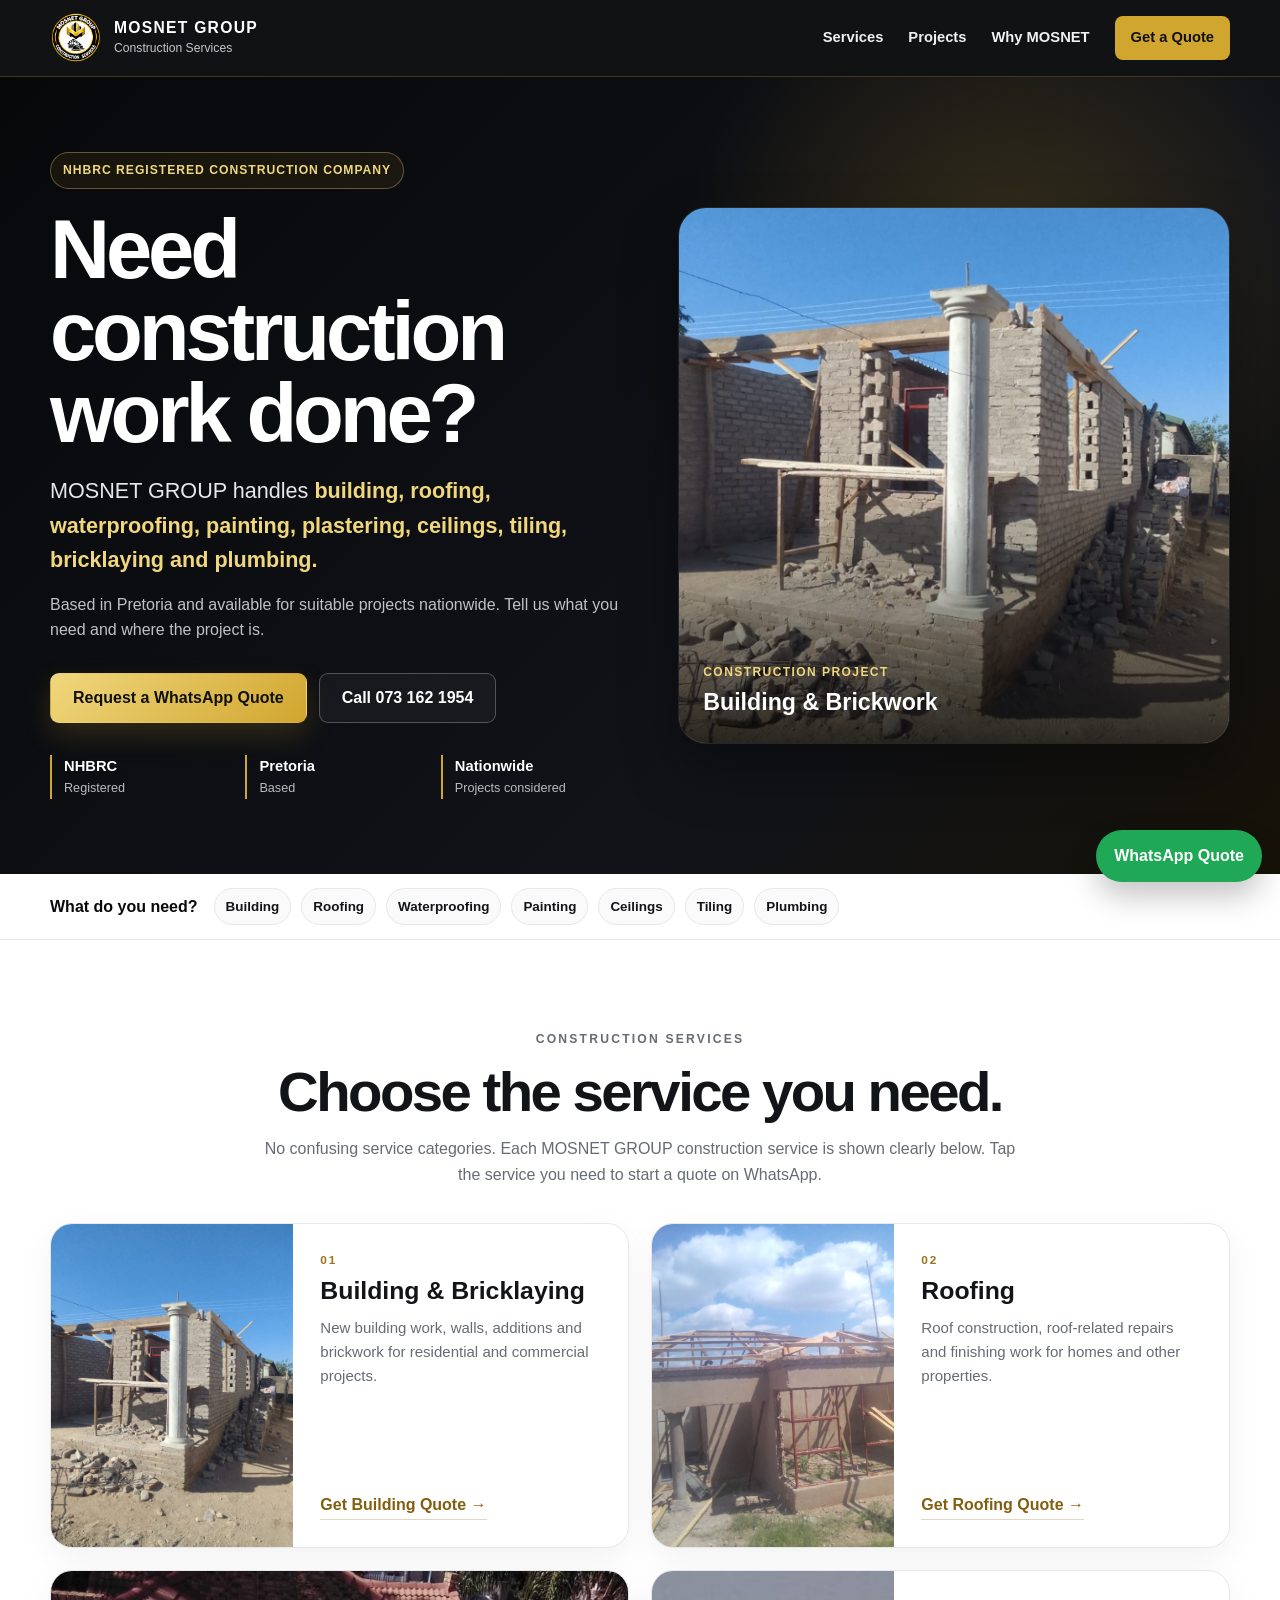
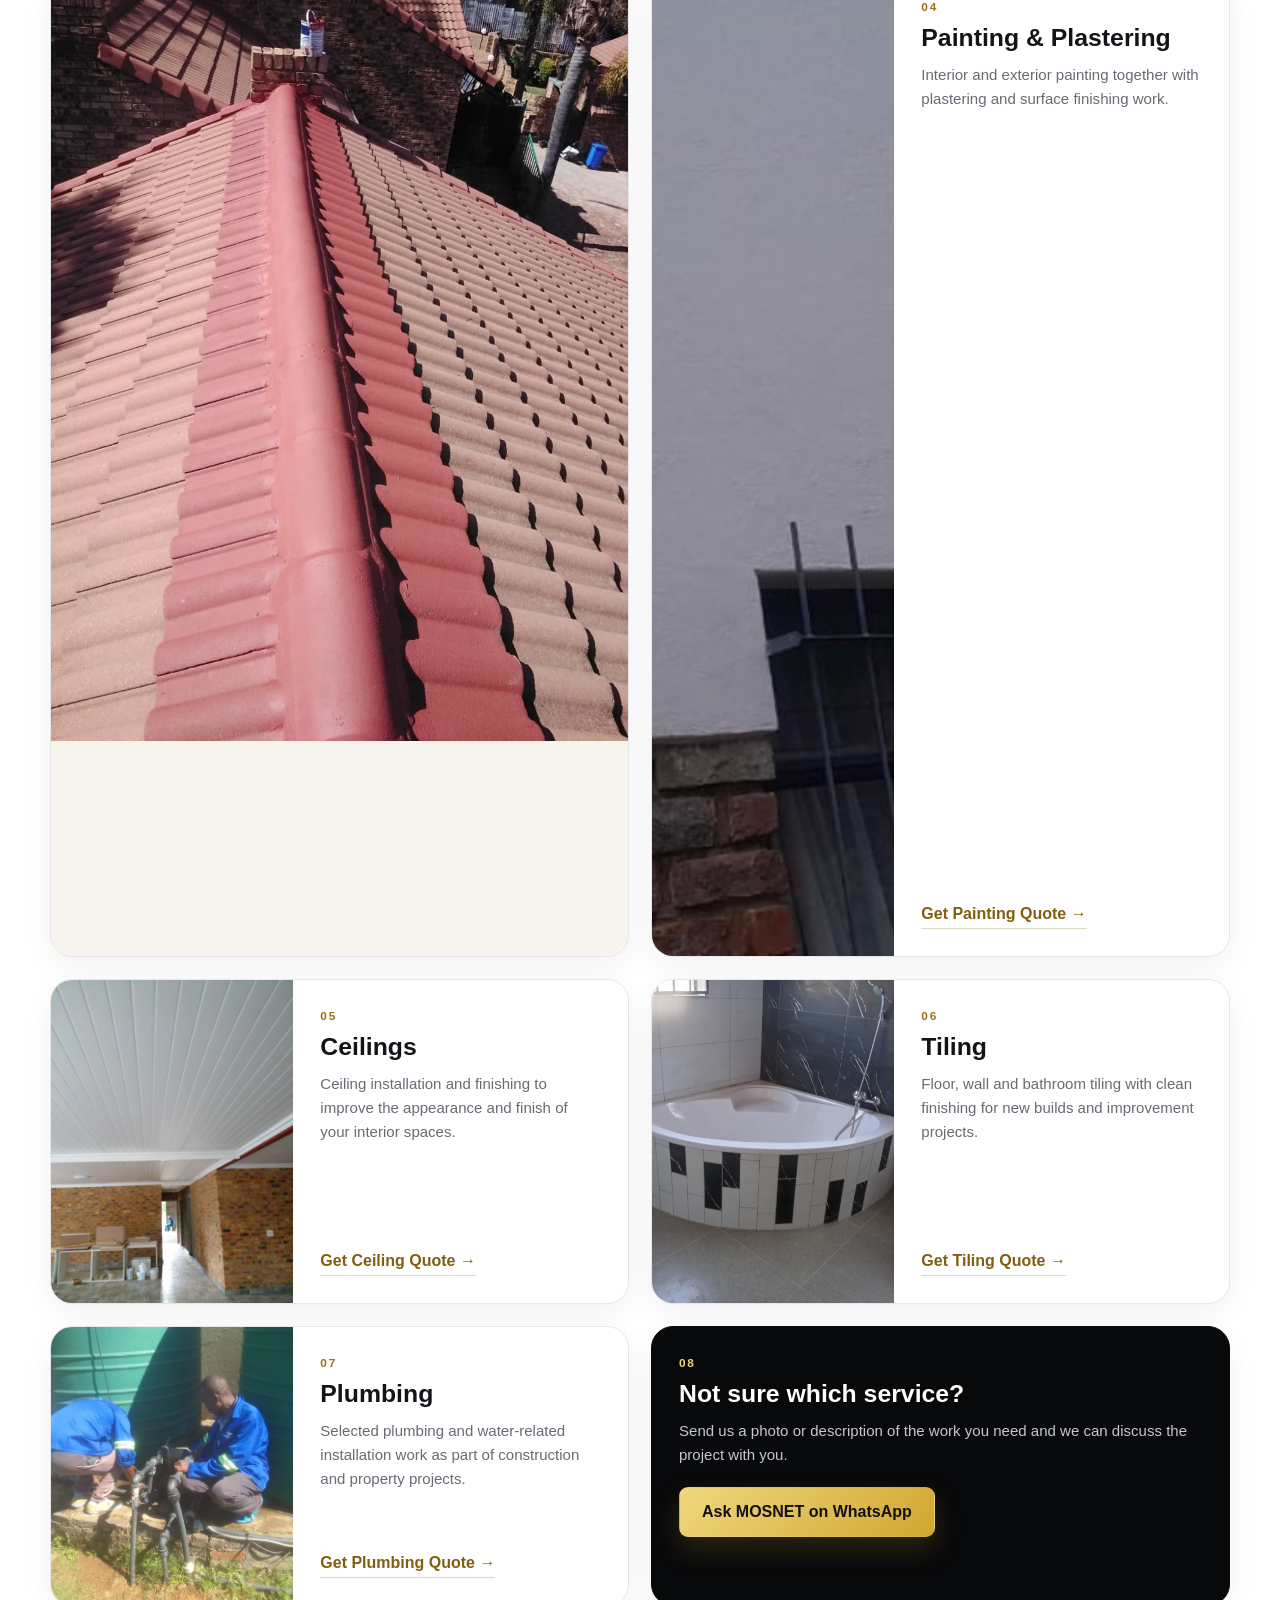
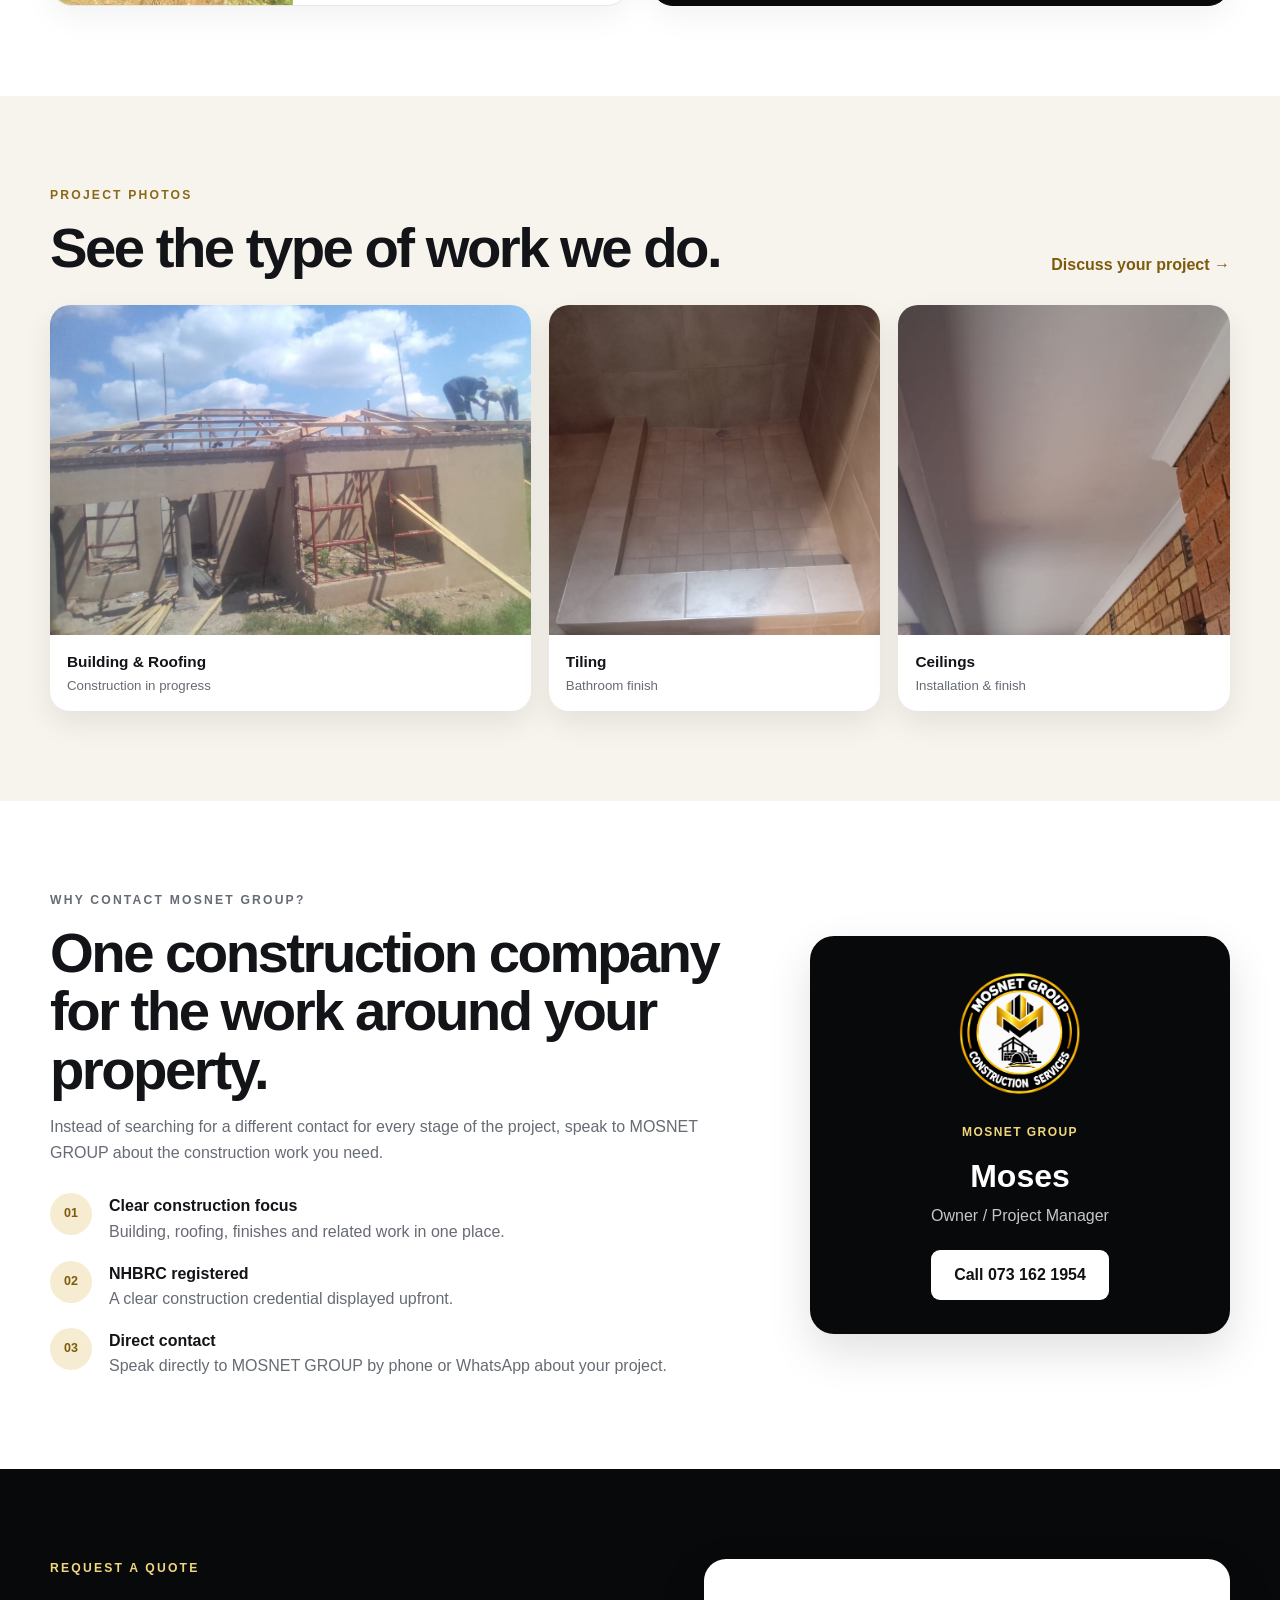
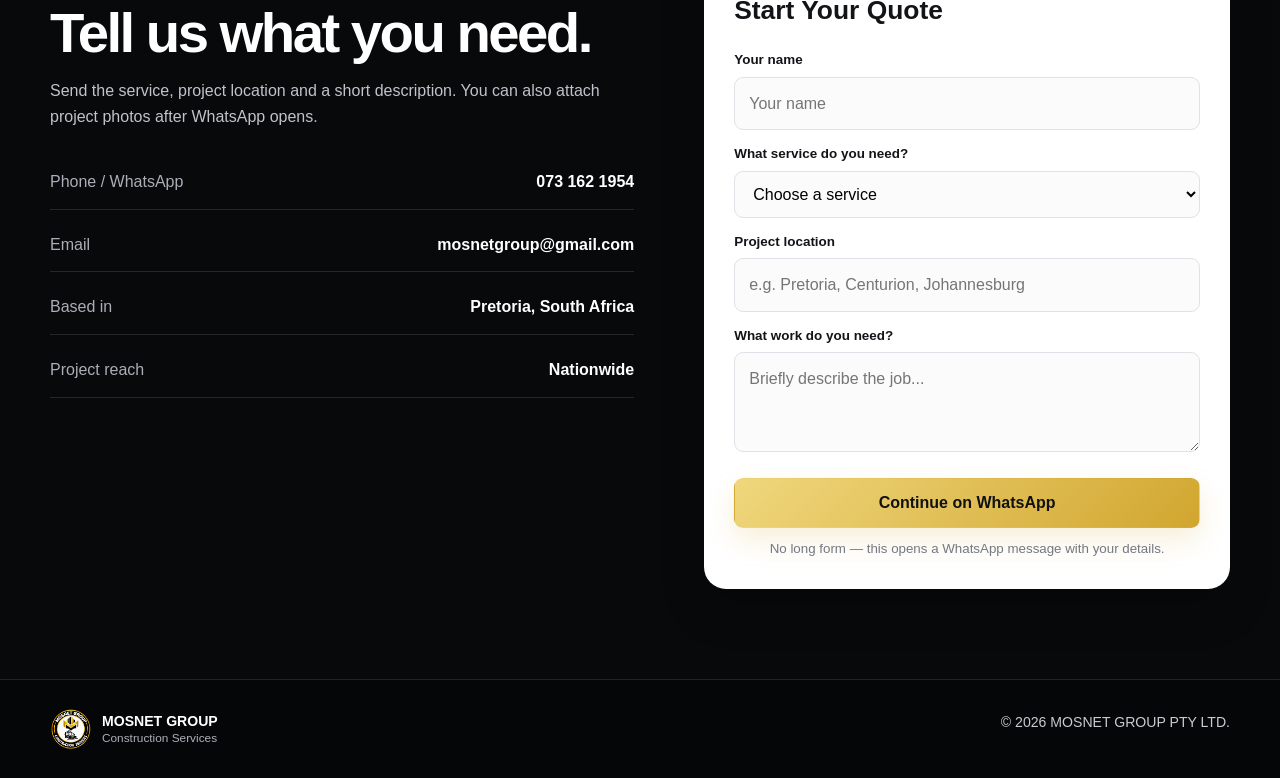
==== commit 23b0965b: "Add files via upload" ====
--- a/index.html
+++ b/index.html
@@ -120,7 +120,7 @@
           </article>
 
           <article class="service-card simple-card" id="waterproofing">
-            <div class="service-icon">💧</div>
+             <div class="service-photo"><img src="assets/waterproofing-work.jpg" alt="MOSNET GROUP roofing work" loading="lazy" /></div>
             <div class="service-body">
               <span class="service-number">03</span>
               <h3>Waterproofing</h3>
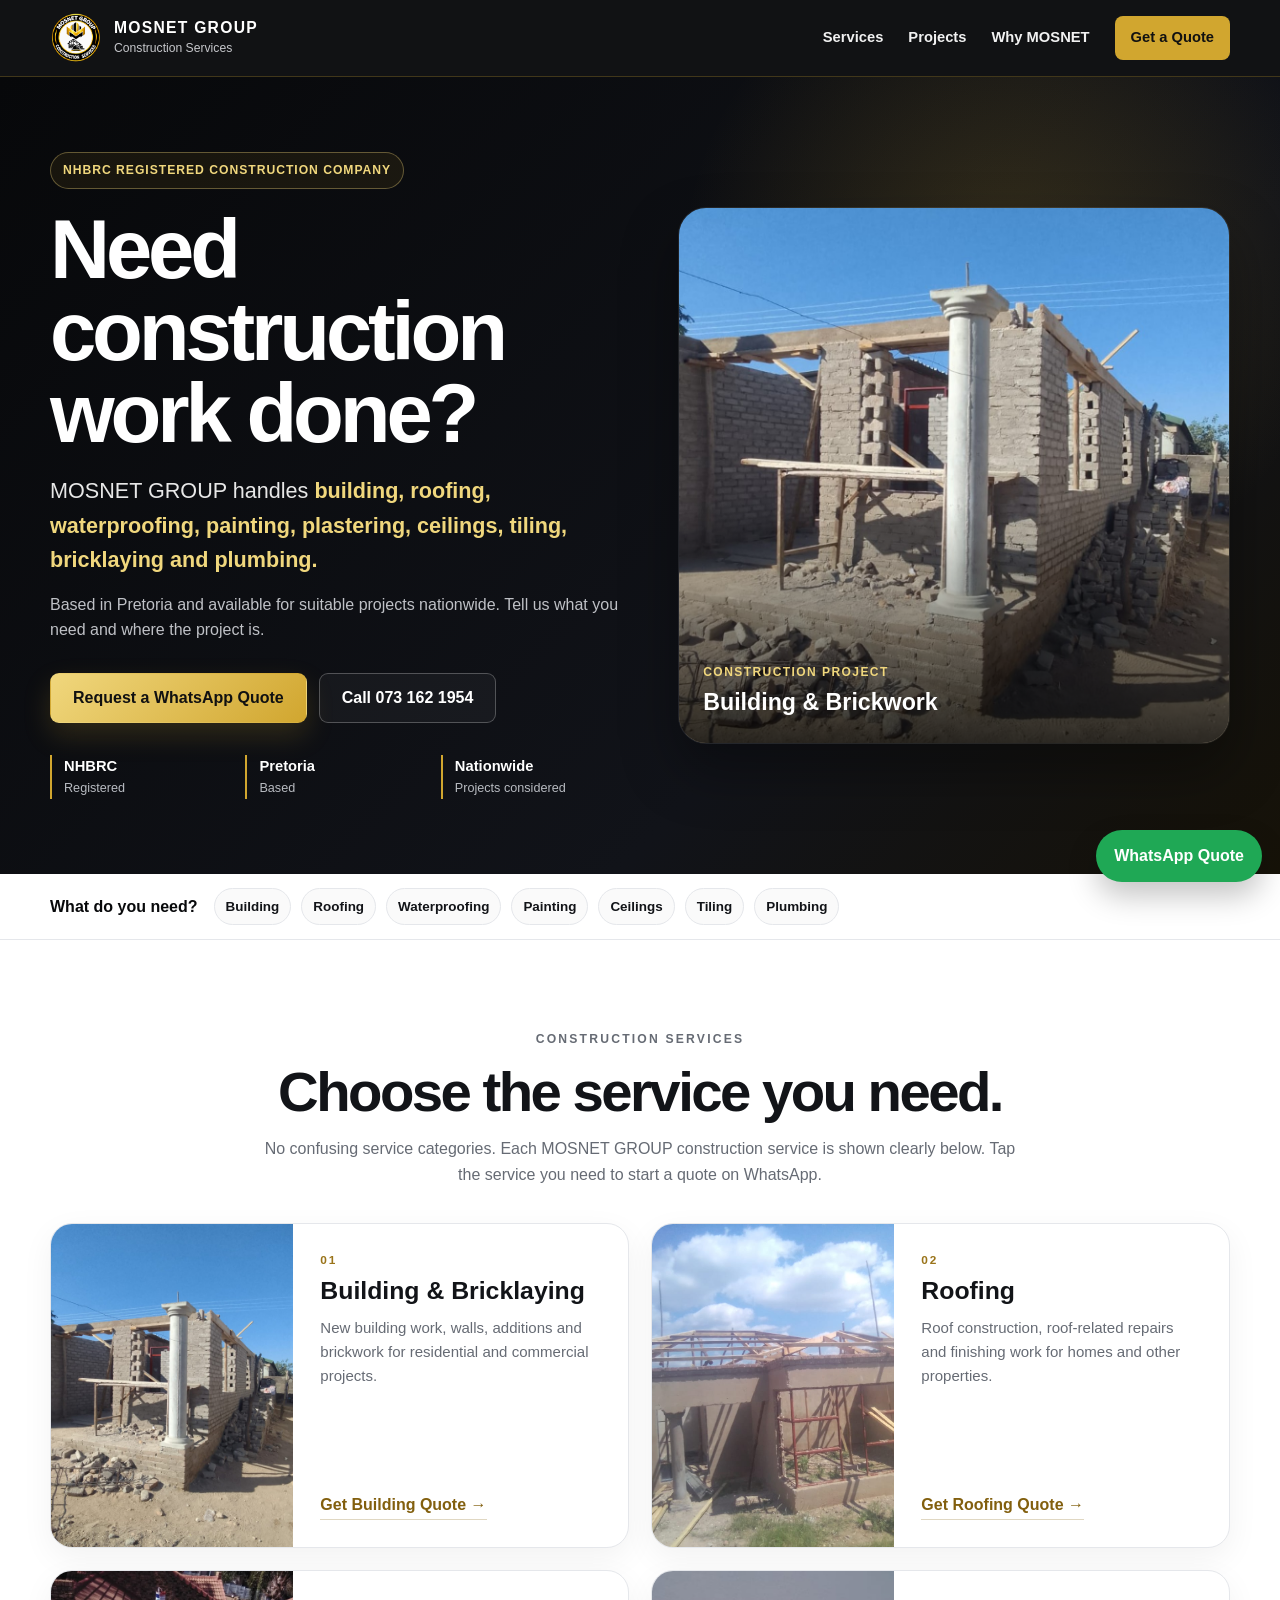
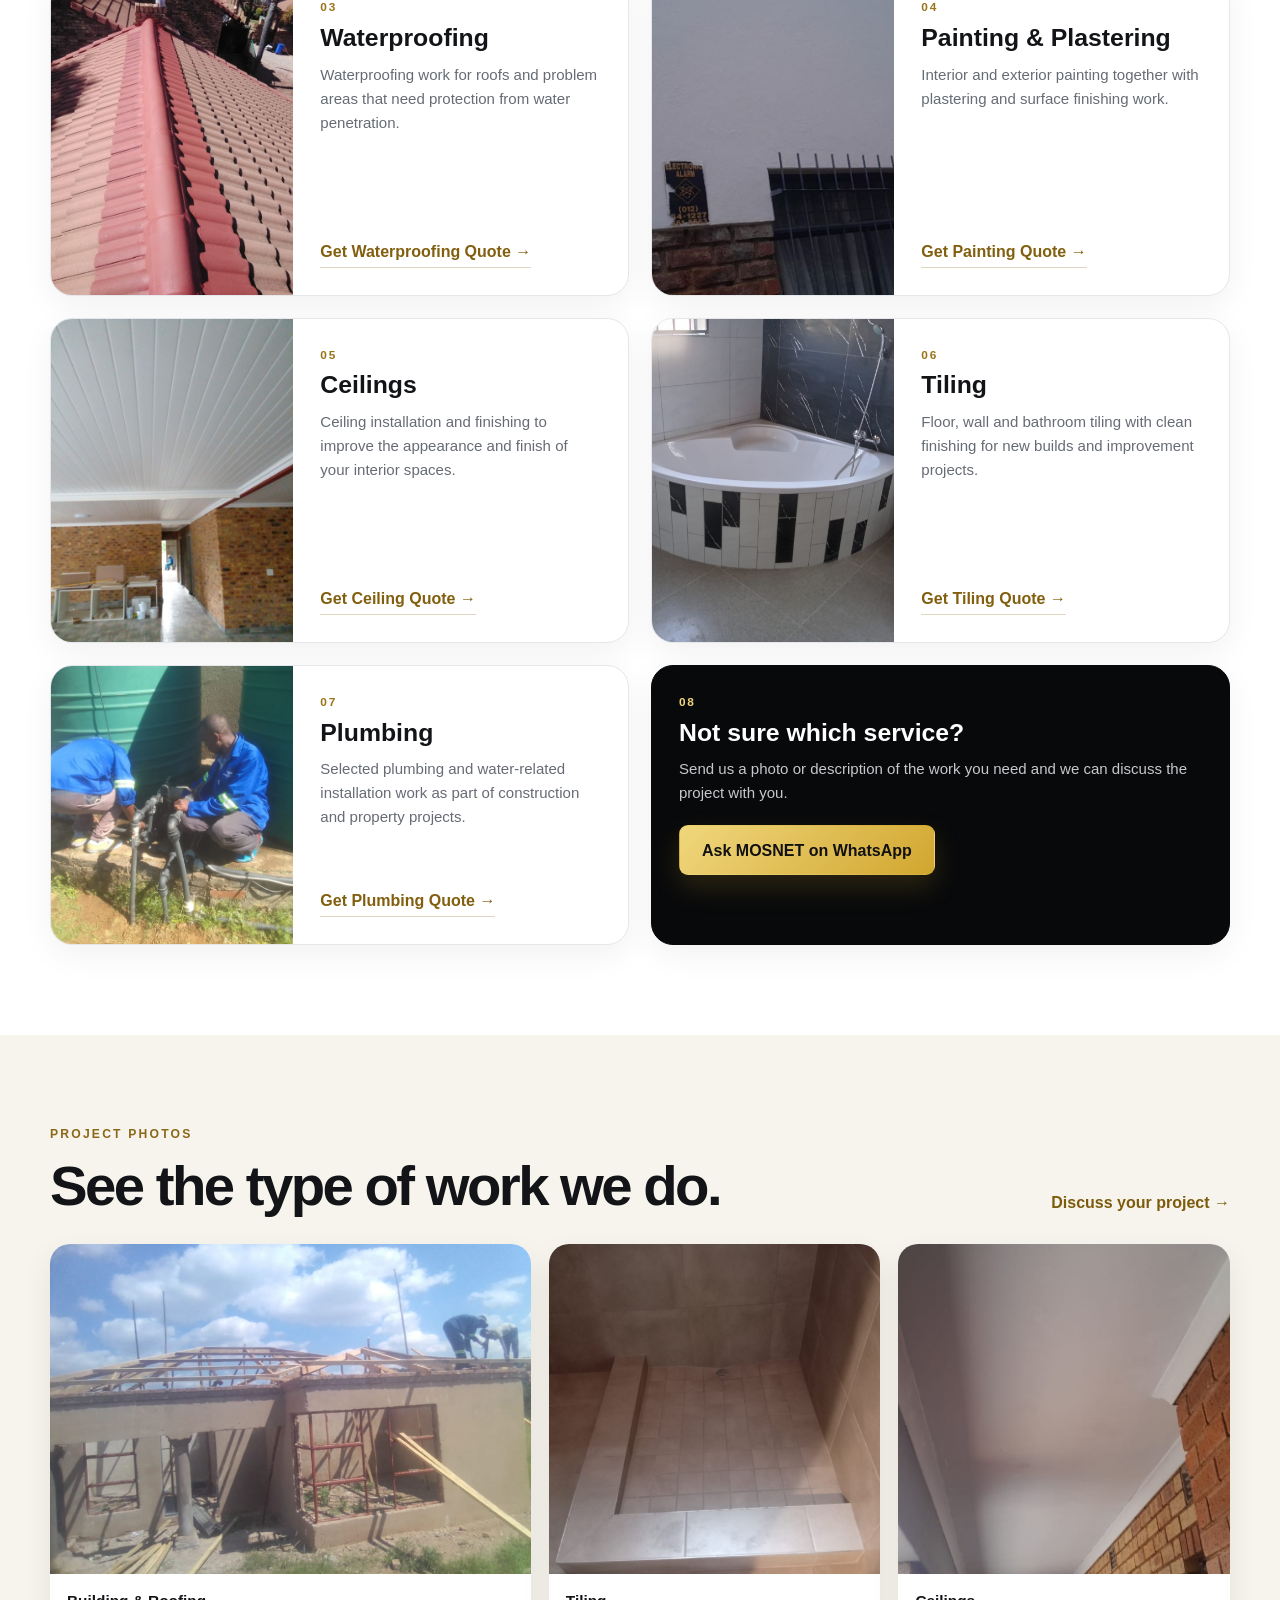
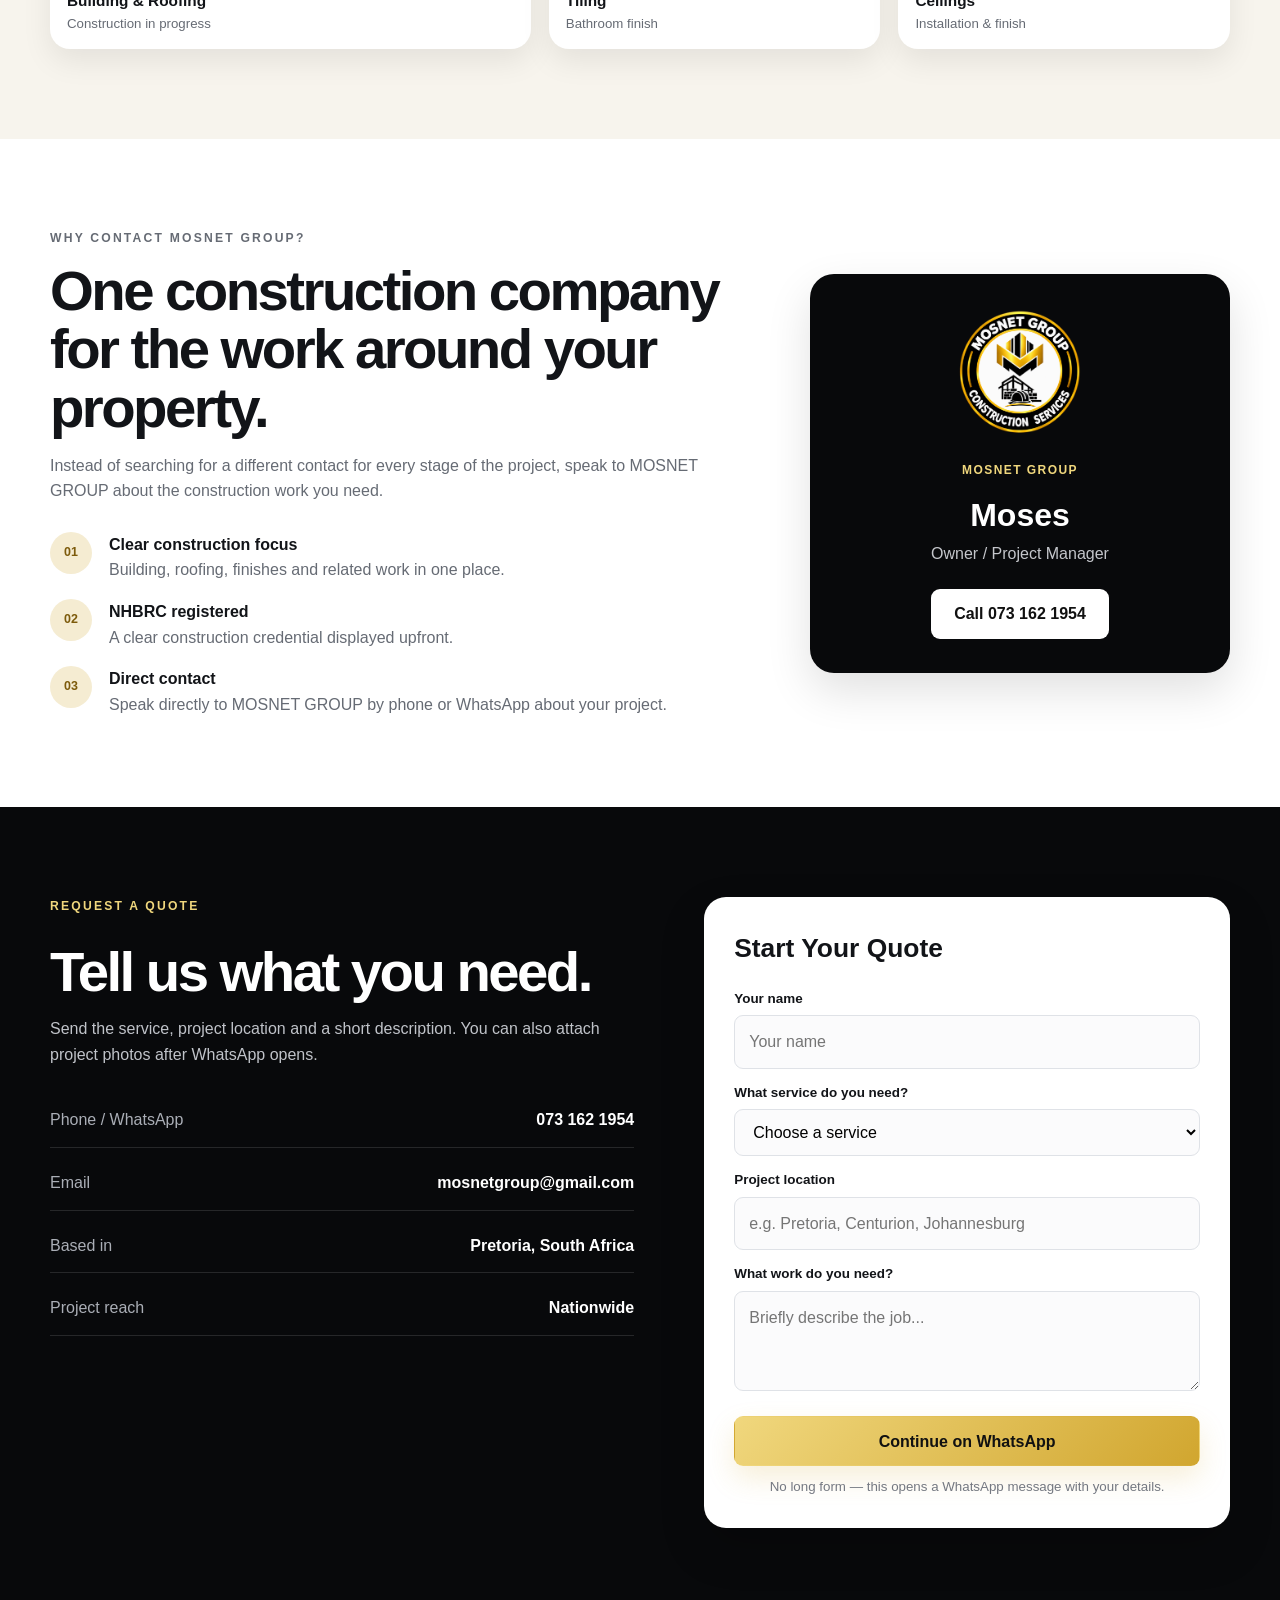
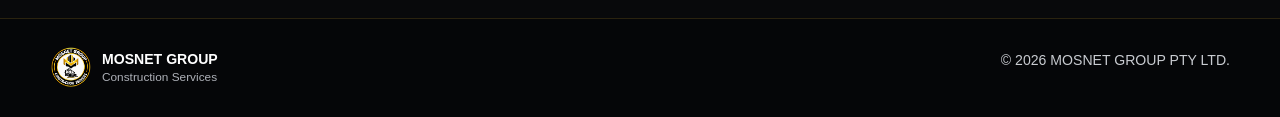
==== commit 88e6823b: "Add files via upload" ====
--- a/index.html
+++ b/index.html
@@ -119,8 +119,8 @@
             </div>
           </article>
 
-          <article class="service-card simple-card" id="waterproofing">
-             <div class="service-photo"><img src="assets/waterproofing-work.jpg" alt="MOSNET GROUP roofing work" loading="lazy" /></div>
+          <article class="service-card image-card" id="waterproofing">
+            <div class="service-photo"><img src="assets/waterproofing-work.jpg" alt="MOSNET GROUP roofing work" loading="lazy" /></div>
             <div class="service-body">
               <span class="service-number">03</span>
               <h3>Waterproofing</h3>
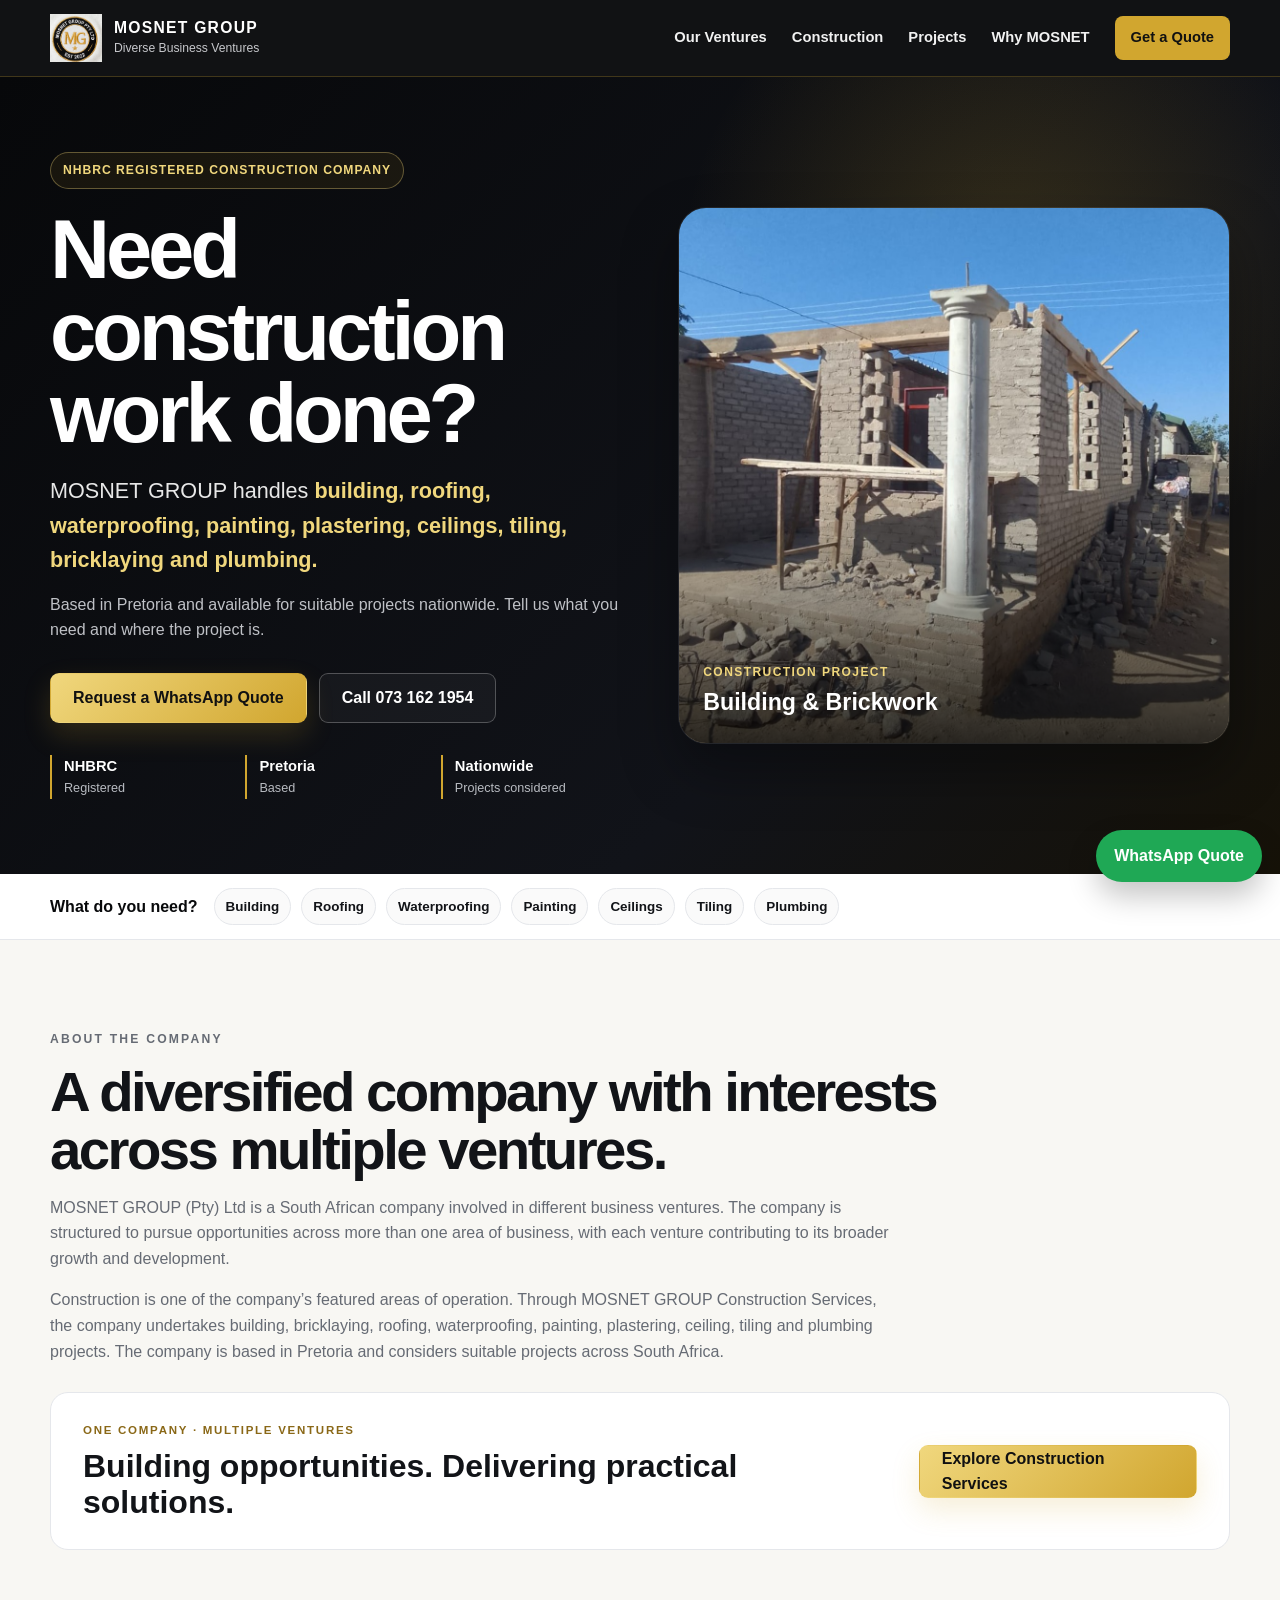
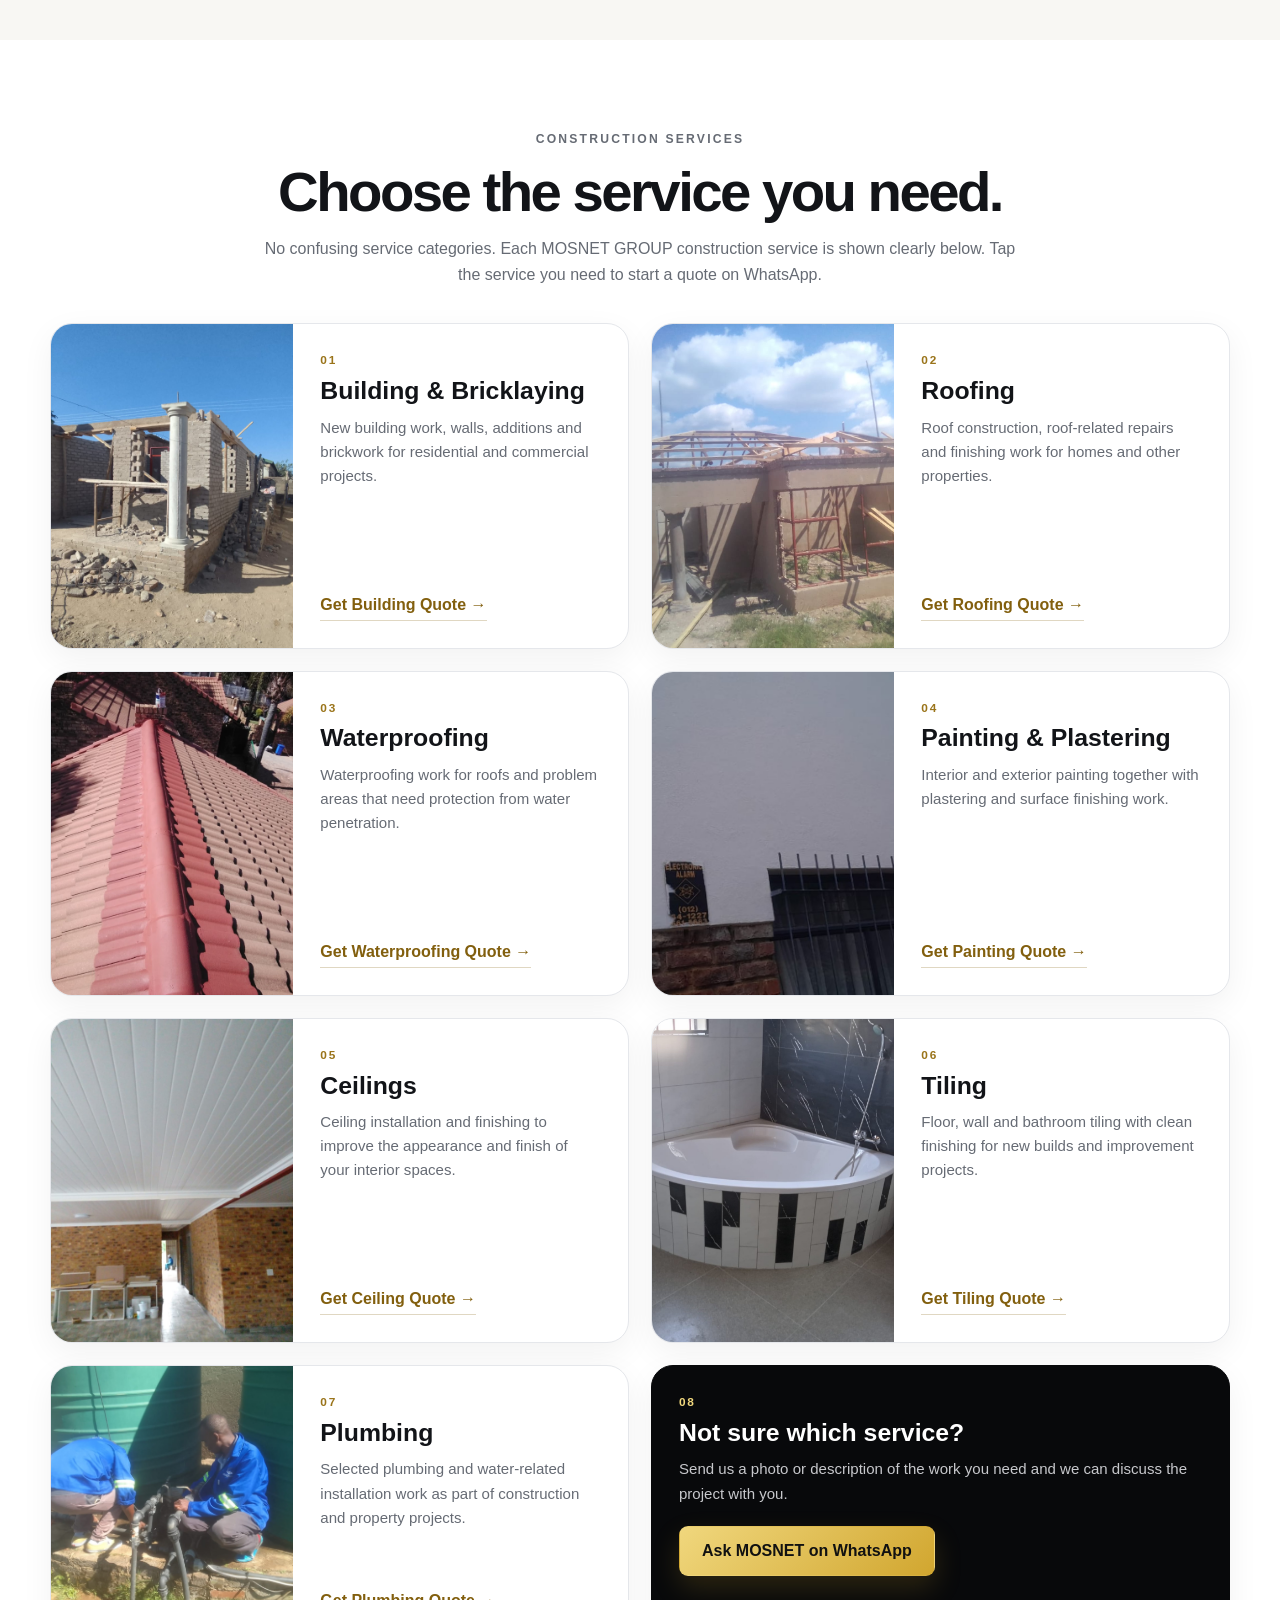
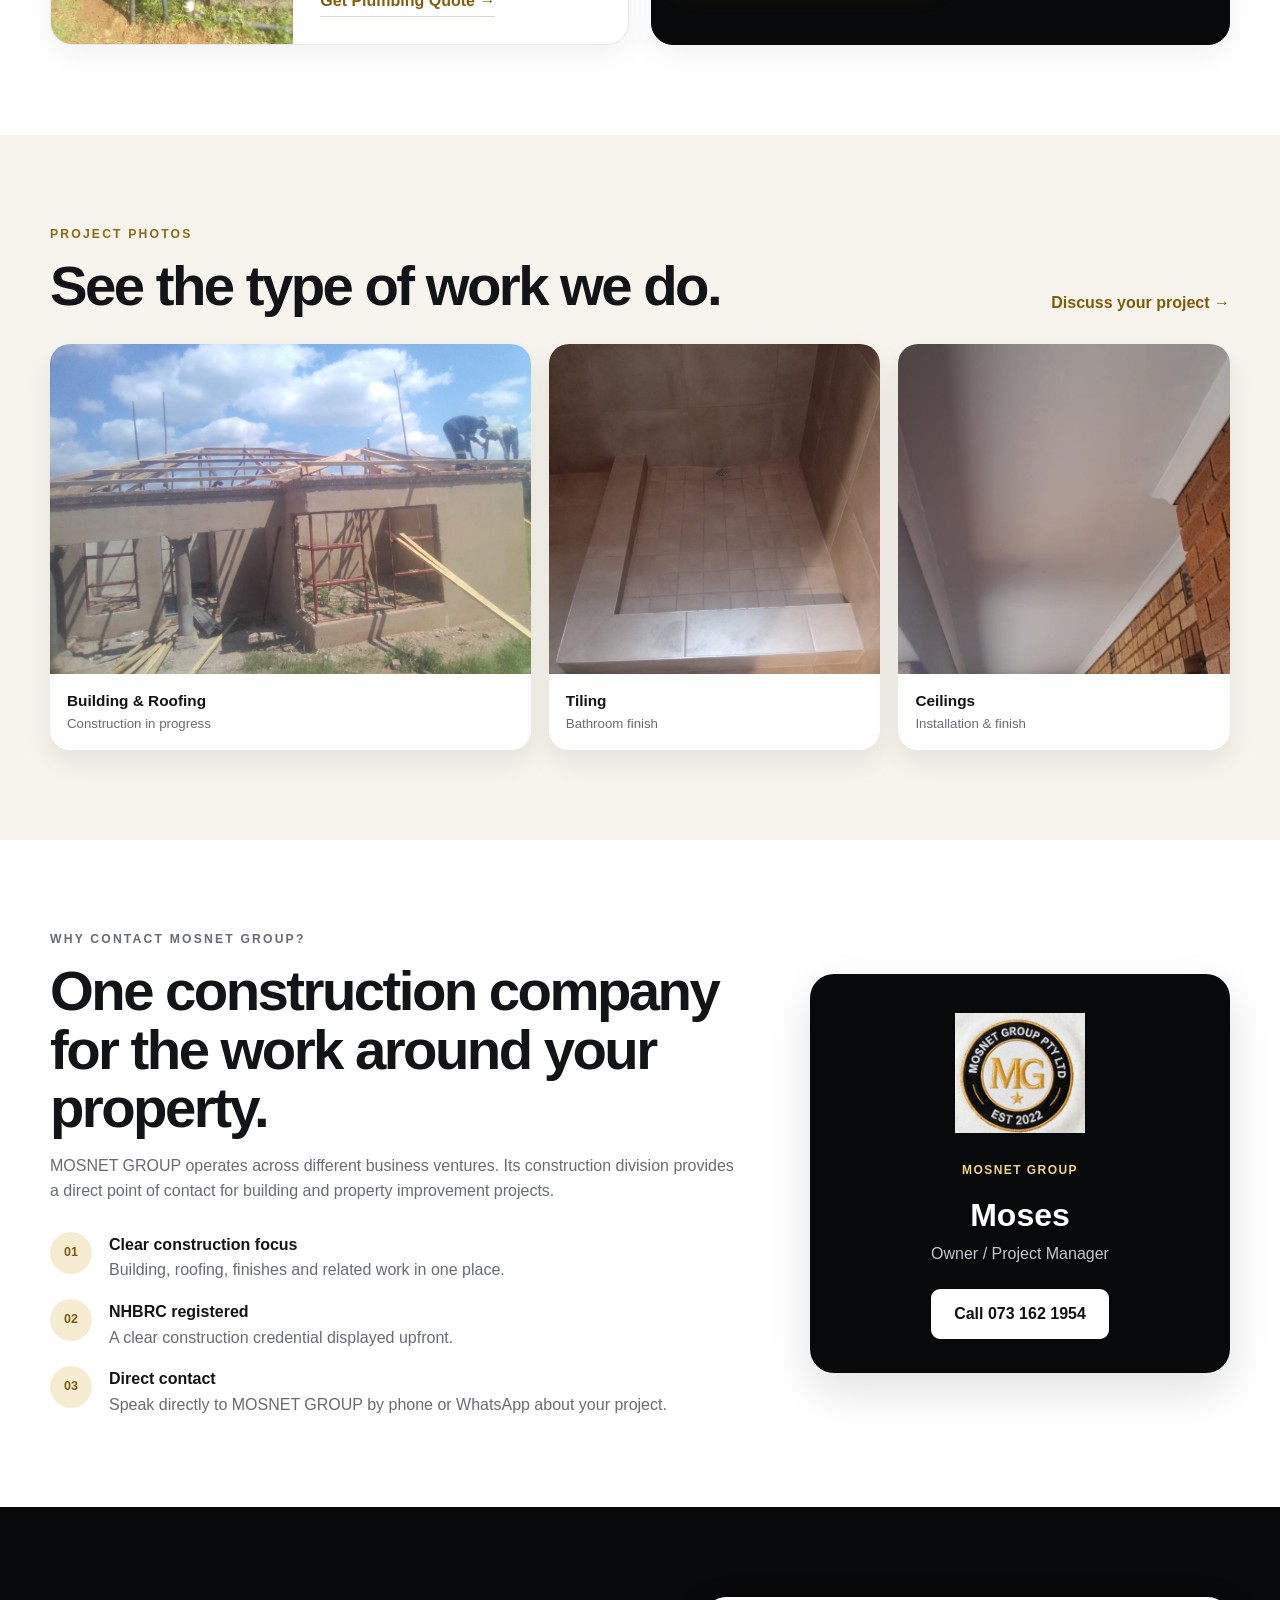
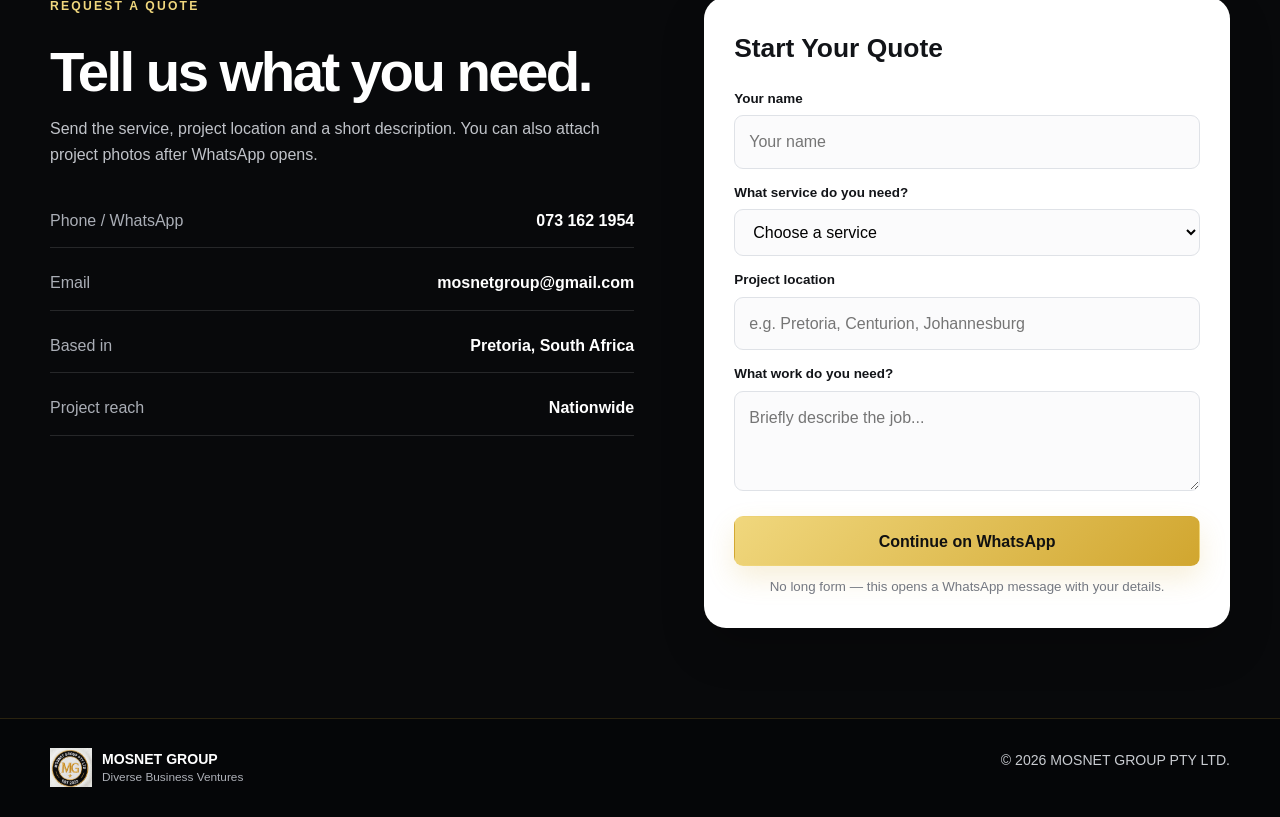
==== commit 1b6c5a03: "Add files via upload" ====
--- a/index.html
+++ b/index.html
@@ -3,26 +3,60 @@
 <head>
   <meta charset="UTF-8" />
   <meta name="viewport" content="width=device-width, initial-scale=1.0" />
-  <meta name="description" content="MOSNET GROUP provides construction services including building, bricklaying, roofing, waterproofing, painting, plastering, ceilings, tiling and plumbing. Pretoria based and available for projects nationwide." />
+  <meta name="description" content="MOSNET GROUP (Pty) Ltd is a diversified South African company involved in multiple business ventures, including construction, building, roofing, waterproofing, painting, tiling and plumbing. Based in Pretoria and serving projects nationwide." />
+  <meta name="keywords" content="MOSNET GROUP, MOSNET GROUP Pty Ltd, South African company, business ventures, construction company Pretoria, building contractors Pretoria, roofing, waterproofing, painting, plastering, ceilings, tiling, plumbing" />
+  <meta name="author" content="MOSNET GROUP (Pty) LTD" />
+  <link rel="canonical" href="https://www.mosnetgroupprojects.co.za/" />
+  <meta property="og:type" content="website" />
+  <meta property="og:site_name" content="MOSNET GROUP" />
+  <meta property="og:title" content="MOSNET GROUP (Pty) Ltd | A Diversified South African Company" />
+  <meta property="og:description" content="A diversified company involved in multiple ventures, with construction services serving Pretoria and projects across South Africa." />
+  <meta property="og:url" content="https://www.mosnetgroupprojects.co.za/" />
+  <meta property="og:image" content="https://www.mosnetgroupprojects.co.za/assets/mosnet-logo.png" />
+  <meta name="twitter:card" content="summary" />
   <meta name="theme-color" content="#08090b" />
   <meta name="robots" content="index, follow" />
-  <title>MOSNET GROUP | Construction Services</title>
+  <title>MOSNET GROUP (Pty) Ltd | Diverse Ventures & Construction</title>
   <link rel="stylesheet" href="styles.css" />
   <script type="application/ld+json">
   {
     "@context": "https://schema.org",
-    "@type": "GeneralContractor",
-    "name": "MOSNET GROUP PTY LTD",
-    "url": "https://www.mosnetgroupprojects.co.za/",
-    "email": "mosnetgroup@gmail.com",
-    "telephone": "+27 73 162 1954",
-    "areaServed": "South Africa",
-    "address": {
-      "@type": "PostalAddress",
-      "addressLocality": "Pretoria",
-      "addressCountry": "ZA"
-    },
-    "description": "Construction services including building, bricklaying, roofing, waterproofing, painting, plastering, ceilings, tiling and plumbing."
+    "@graph": [
+      {
+        "@type": "Organization",
+        "@id": "https://www.mosnetgroupprojects.co.za/#organization",
+        "name": "MOSNET GROUP (Pty) Ltd",
+        "alternateName": "MOSNET GROUP",
+        "url": "https://www.mosnetgroupprojects.co.za/",
+        "logo": "https://www.mosnetgroupprojects.co.za/assets/mosnet-logo.png",
+        "email": "mosnetgroup@gmail.com",
+        "telephone": "+27 73 162 1954",
+        "description": "MOSNET GROUP (Pty) Ltd is a diversified South African company involved in multiple business ventures. Its featured services include building, bricklaying, roofing, waterproofing, painting, plastering, ceilings, tiling and plumbing.",
+        "address": {
+          "@type": "PostalAddress",
+          "addressLocality": "Pretoria",
+          "addressCountry": "ZA"
+        },
+        "areaServed": { "@type": "Country", "name": "South Africa" },
+        "knowsAbout": ["Business ventures", "Construction", "Building", "Bricklaying", "Roofing", "Waterproofing", "Painting", "Plastering", "Ceilings", "Tiling", "Plumbing"]
+      },
+      {
+        "@type": "GeneralContractor",
+        "@id": "https://www.mosnetgroupprojects.co.za/#construction",
+        "name": "MOSNET GROUP Construction Services",
+        "url": "https://www.mosnetgroupprojects.co.za/",
+        "parentOrganization": { "@id": "https://www.mosnetgroupprojects.co.za/#organization" },
+        "telephone": "+27 73 162 1954",
+        "email": "mosnetgroup@gmail.com",
+        "areaServed": { "@type": "Country", "name": "South Africa" },
+        "description": "Construction services including building, bricklaying, roofing, waterproofing, painting, plastering, ceilings, tiling and plumbing.",
+        "address": {
+          "@type": "PostalAddress",
+          "addressLocality": "Pretoria",
+          "addressCountry": "ZA"
+        }
+      }
+    ]
   }
   </script>
 </head>
@@ -33,12 +67,13 @@
         <img src="assets/mosnet-logo.png" alt="MOSNET GROUP Construction Services logo" />
         <div>
           <strong>MOSNET GROUP</strong>
-          <span>Construction Services</span>
+          <span>Diverse Business Ventures</span>
         </div>
       </a>
       <button class="nav-toggle" aria-label="Open menu" aria-expanded="false">☰</button>
       <nav class="nav" aria-label="Main navigation">
-        <a href="#services">Services</a>
+        <a href="#ventures">Our Ventures</a>
+        <a href="#services">Construction</a>
         <a href="#projects">Projects</a>
         <a href="#why-us">Why MOSNET</a>
         <a class="nav-cta" href="https://wa.me/27731621954?text=Hi%20MOSNET%20GROUP%2C%20I%20need%20a%20construction%20quote." target="_blank" rel="noopener">Get a Quote</a>
@@ -87,6 +122,21 @@
         <a href="#ceilings">Ceilings</a>
         <a href="#tiling">Tiling</a>
         <a href="#plumbing">Plumbing</a>
+      </div>
+    </section>
+
+    <section class="section company-section" id="ventures">
+      <div class="container">
+        <div class="section-heading">
+          <p class="eyebrow">ABOUT THE COMPANY</p>
+          <h2>A diversified company with interests across multiple ventures.</h2>
+          <p>MOSNET GROUP (Pty) Ltd is a South African company involved in different business ventures. The company is structured to pursue opportunities across more than one area of business, with each venture contributing to its broader growth and development.</p>
+          <p>Construction is one of the company’s featured areas of operation. Through MOSNET GROUP Construction Services, the company undertakes building, bricklaying, roofing, waterproofing, painting, plastering, ceiling, tiling and plumbing projects. The company is based in Pretoria and considers suitable projects across South Africa.</p>
+        </div>
+        <div class="venture-highlight">
+          <div><span class="venture-kicker">ONE COMPANY · MULTIPLE VENTURES</span><h3>Building opportunities. Delivering practical solutions.</h3></div>
+          <a class="btn btn-gold" href="#services">Explore Construction Services</a>
+        </div>
       </div>
     </section>
 
@@ -213,7 +263,7 @@
         <div class="why-copy">
           <p class="eyebrow">WHY CONTACT MOSNET GROUP?</p>
           <h2>One construction company for the work around your property.</h2>
-          <p>Instead of searching for a different contact for every stage of the project, speak to MOSNET GROUP about the construction work you need.</p>
+          <p>MOSNET GROUP operates across different business ventures. Its construction division provides a direct point of contact for building and property improvement projects.</p>
           <div class="why-points">
             <div><span>01</span><p><strong>Clear construction focus</strong><br />Building, roofing, finishes and related work in one place.</p></div>
             <div><span>02</span><p><strong>NHBRC registered</strong><br />A clear construction credential displayed upfront.</p></div>
@@ -282,7 +332,7 @@
     <div class="container footer-wrap">
       <div class="footer-brand">
         <img src="assets/mosnet-logo.png" alt="MOSNET GROUP logo" />
-        <div><strong>MOSNET GROUP</strong><span>Construction Services</span></div>
+        <div><strong>MOSNET GROUP</strong><span>Diverse Business Ventures</span></div>
       </div>
       <p>© <span id="year"></span> MOSNET GROUP PTY LTD.</p>
     </div>
--- a/styles.css
+++ b/styles.css
@@ -185,3 +185,12 @@
   .footer-wrap { flex-direction: column; align-items: flex-start; }
   .floating-wa { left: 14px; right: 14px; bottom: 14px; text-align: center; }
 }
+
+/* Diversified company / ventures section */
+.company-section { background: #f8f7f3; }
+.company-section .section-heading { max-width: 900px; margin-bottom: 28px; }
+.company-section .section-heading p:not(.eyebrow) { max-width: 850px; }
+.venture-highlight { display: flex; align-items: center; justify-content: space-between; gap: 24px; padding: 28px 32px; border: 1px solid var(--line); border-radius: 18px; background: #fff; }
+.venture-kicker { display: block; color: #8a6817; font-size: .72rem; font-weight: 900; letter-spacing: .15em; margin-bottom: 8px; }
+.venture-highlight h3 { margin: 0; font-size: clamp(1.35rem, 2.8vw, 2rem); line-height: 1.15; }
+@media (max-width: 620px) { .venture-highlight { align-items: flex-start; flex-direction: column; padding: 23px; } }
